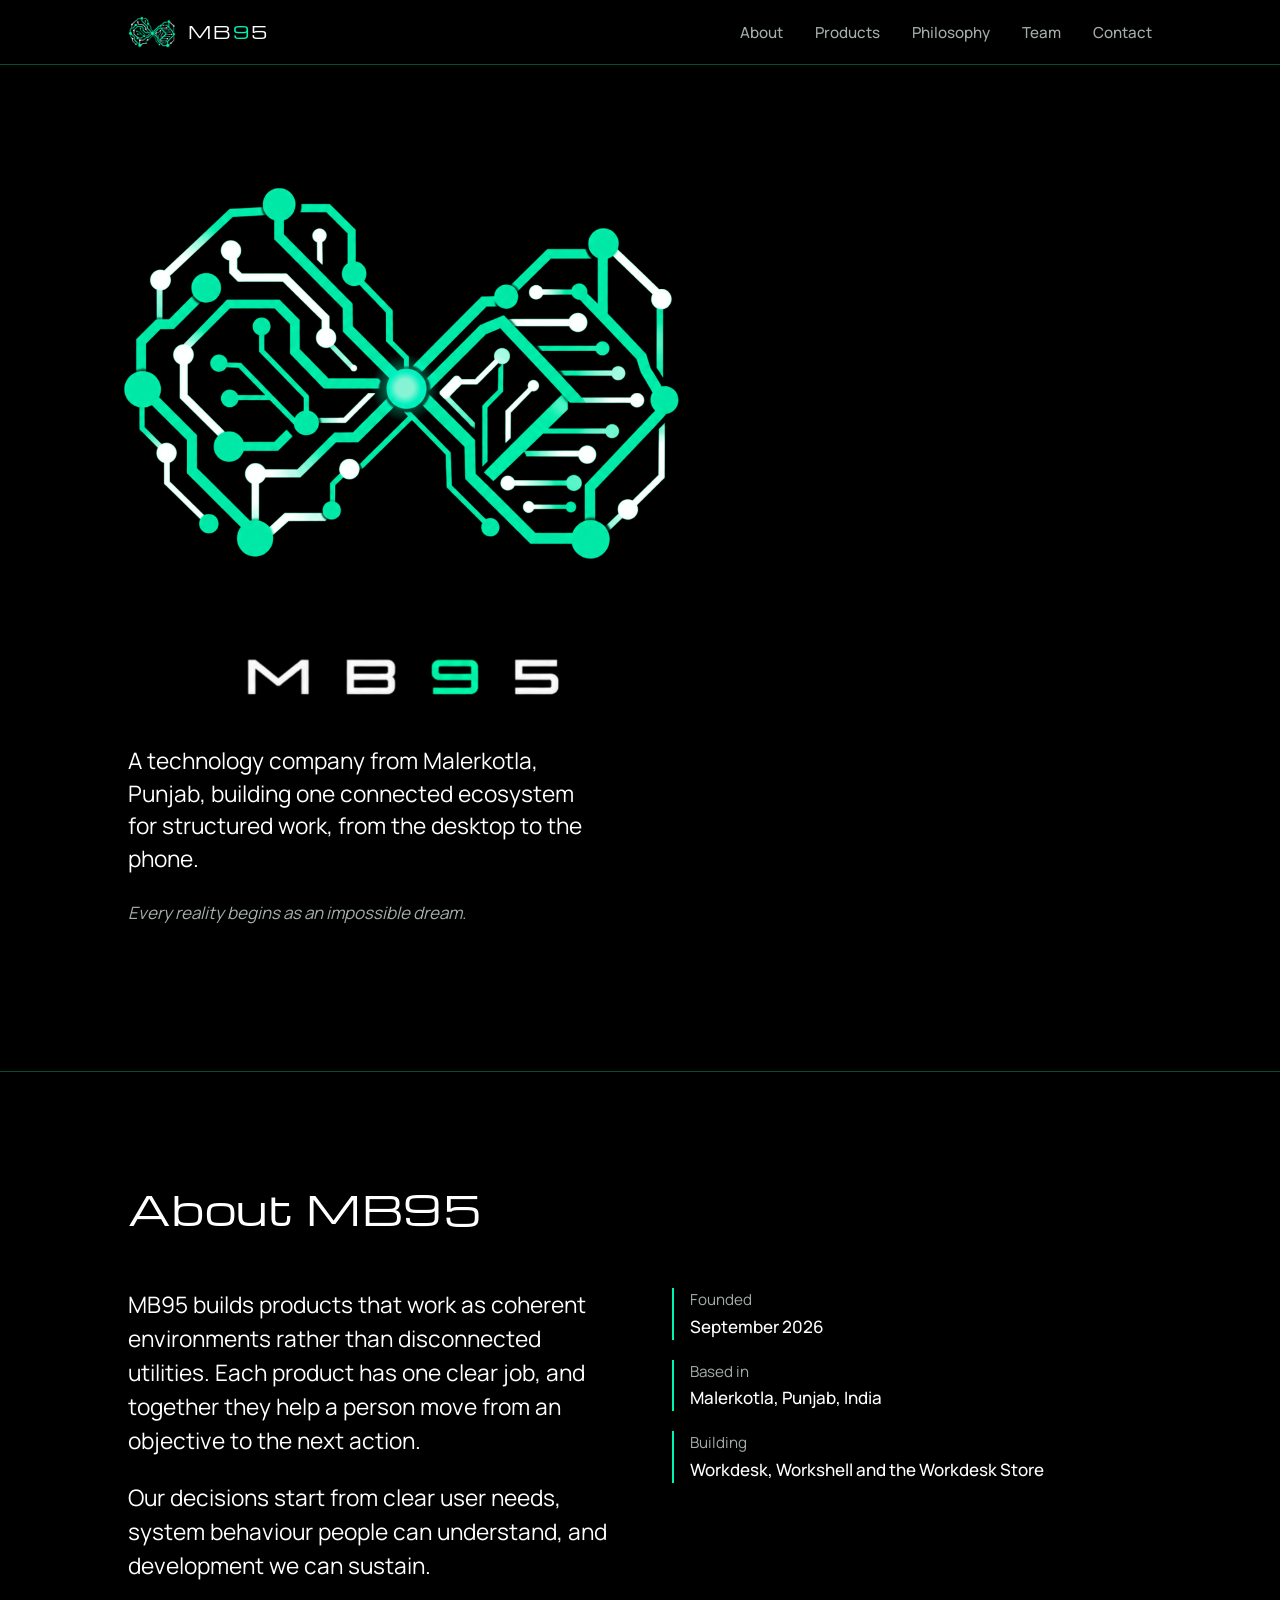
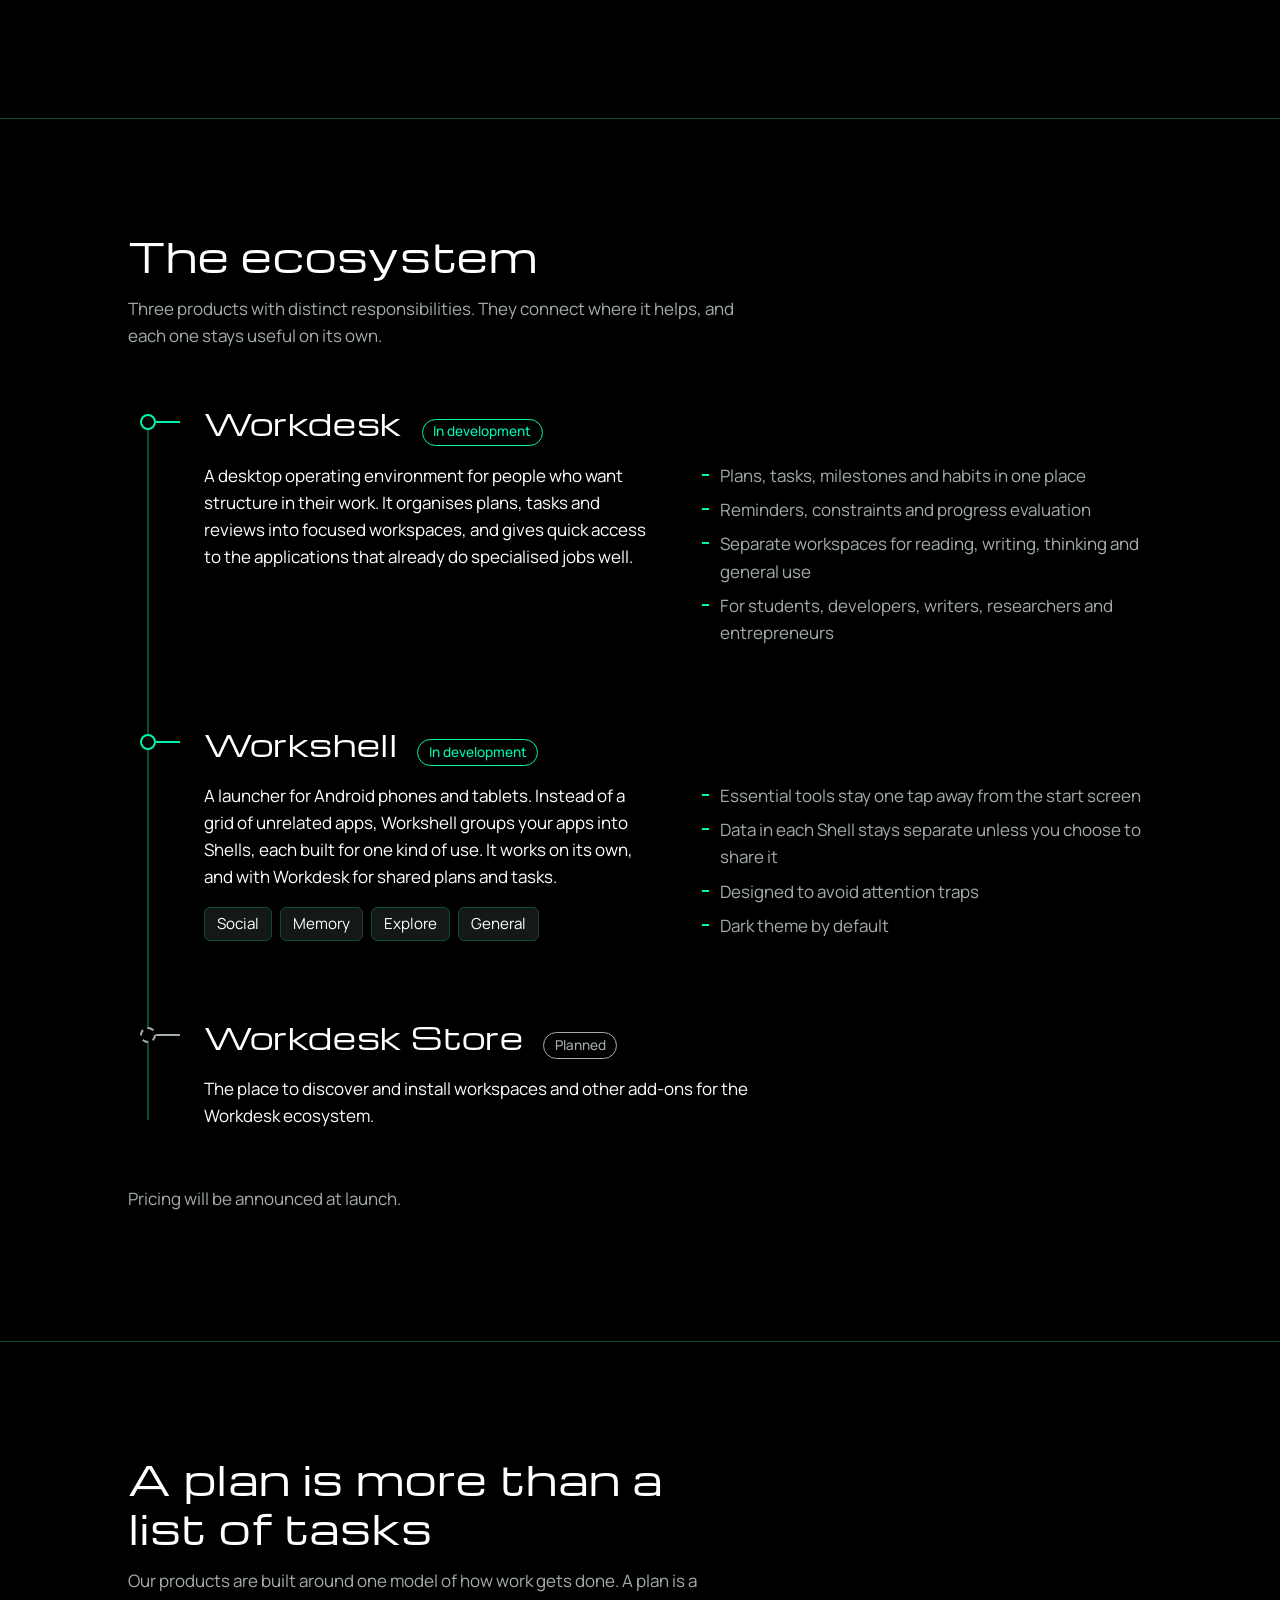
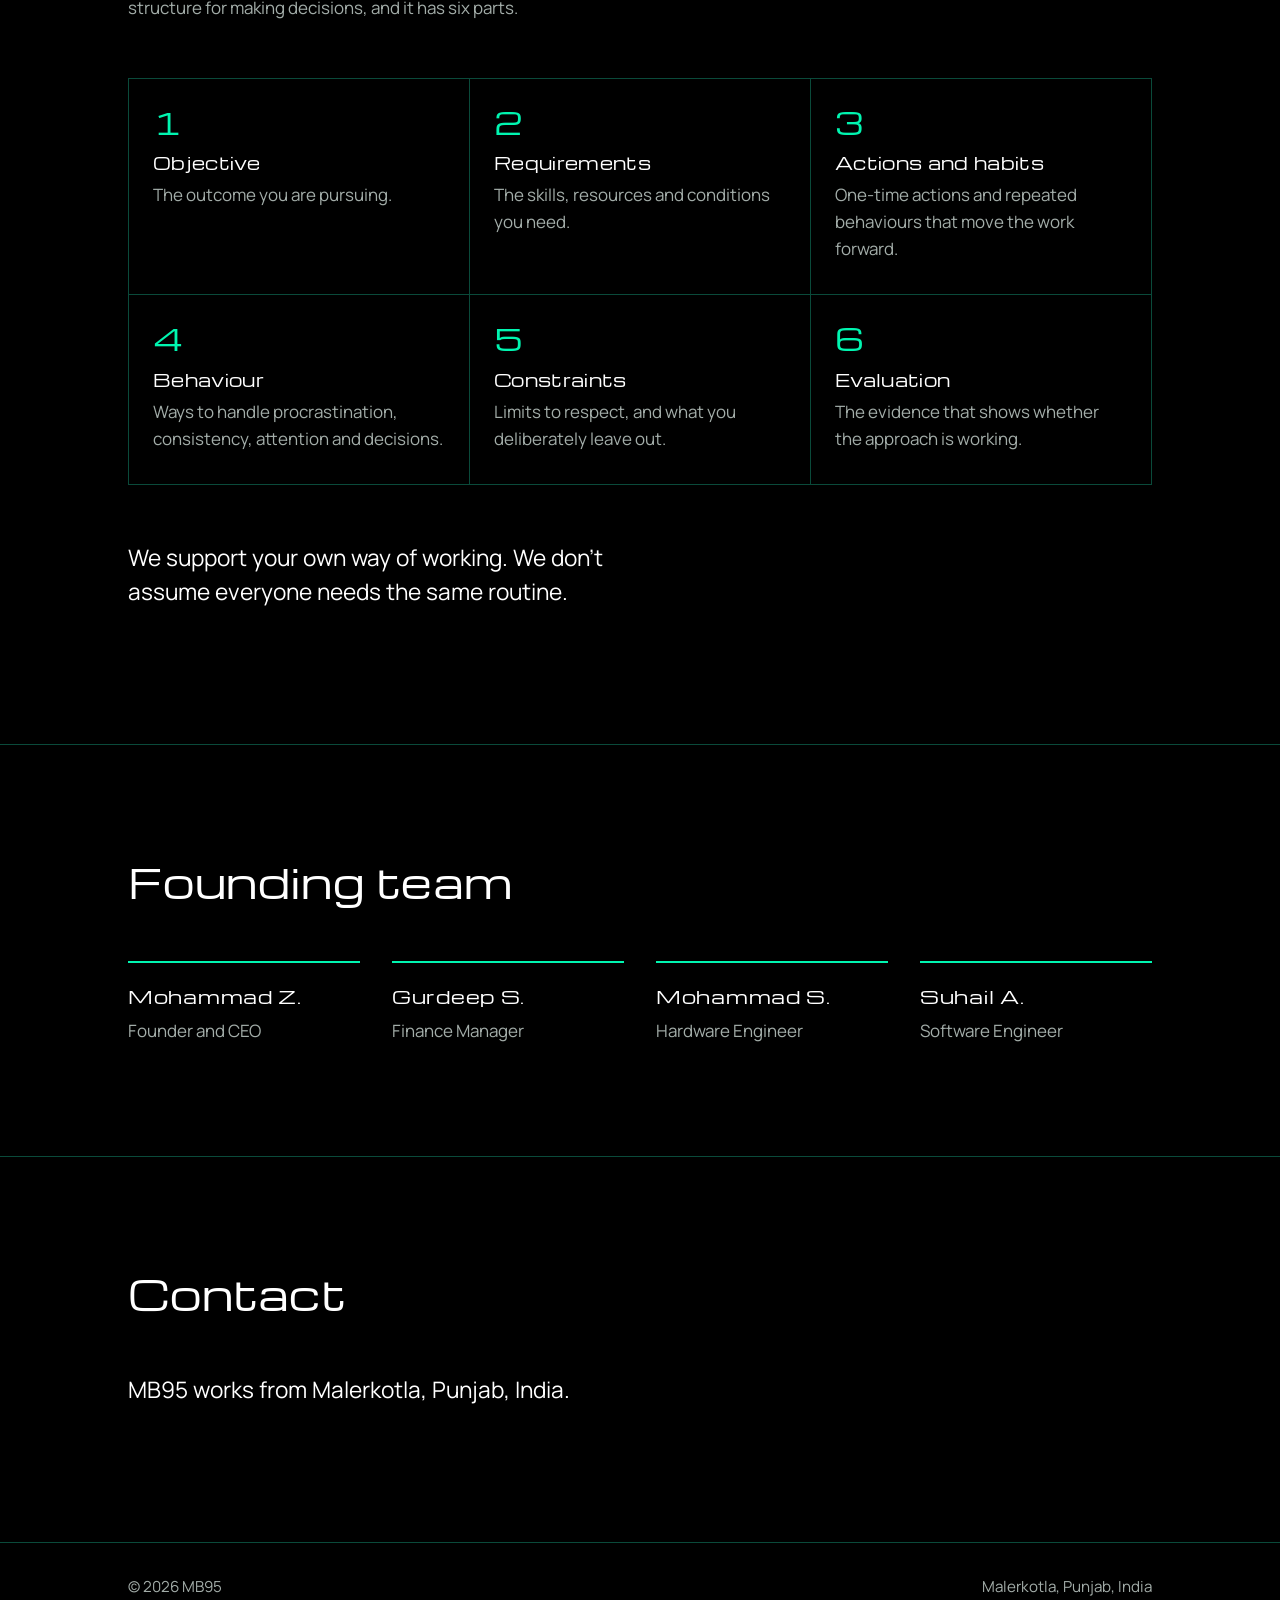
==== index.html @ 246d3b0c "Animate the MB95 logo Split the official logo into stacked layers (green circuits, white circuits, w" ====
<!DOCTYPE html>
<html lang="en">
<head>
  <meta charset="utf-8">
  <meta name="viewport" content="width=device-width, initial-scale=1">
  <title>MB95 — Technology for structured work</title>
  <meta name="description" content="MB95 is a technology company from Malerkotla, Punjab, building Workdesk, Workshell and the Workdesk Store: an ecosystem of products for structured work.">
  <meta name="theme-color" content="#000000">
  <link rel="icon" href="assets/icon-32.png" type="image/png" sizes="32x32">
  <link rel="apple-touch-icon" href="assets/icon-180.png">
  <meta property="og:title" content="MB95">
  <meta property="og:description" content="Technology for structured work, from Malerkotla, Punjab.">
  <meta property="og:image" content="assets/og.jpg">
  <link rel="preconnect" href="https://fonts.googleapis.com">
  <link rel="preconnect" href="https://fonts.gstatic.com" crossorigin>
  <link href="https://fonts.googleapis.com/css2?family=Michroma&family=Manrope:wght@400;500;700&display=swap" rel="stylesheet">
  <style>
    /* Tokens ------------------------------------------------------------ */
    :root {
      --black: #000000;
      --mint: #00F5B0;
      --mint-deep: #0A4A3A;   /* traces, rules */
      --white: #FFFFFF;
      --fog: #A3ADA9;         /* secondary text, 8.6:1 on black */
      --graphite: #141817;    /* raised surfaces */

      --display: "Michroma", "Eurostile", "Arial Black", sans-serif;
      --body: "Manrope", system-ui, -apple-system, "Segoe UI", sans-serif;

      /* Modular scale, ratio 1.333 from 17px */
      --s-1: 0.8125rem;
      --s0: 1.0625rem;
      --s1: 1.4167rem;
      --s2: 1.8889rem;
      --s3: 2.5185rem;
      --s4: 3.358rem;

      --measure: 62ch;
      --gutter: clamp(1.25rem, 5vw, 4rem);
      --bus: 2.5rem;          /* x-offset of the product bus line */
    }

    *, *::before, *::after { box-sizing: border-box; }
    html { scroll-behavior: smooth; }
    body {
      margin: 0;
      background: var(--black);
      color: var(--white);
      font-family: var(--body);
      font-size: var(--s0);
      line-height: 1.6;
      -webkit-font-smoothing: antialiased;
    }
    a { color: var(--mint); text-underline-offset: 0.2em; }
    a:focus-visible, button:focus-visible {
      outline: 2px solid var(--mint);
      outline-offset: 4px;
      border-radius: 2px;
    }
    p { margin: 0 0 1em; max-width: var(--measure); }
    h1, h2, h3 {
      font-family: var(--display);
      font-weight: 400;
      line-height: 1.2;
      margin: 0;
      letter-spacing: 0.02em;
    }
    .wrap {
      width: 100%;
      max-width: 72rem;
      margin-inline: auto;
      padding-inline: var(--gutter);
    }
    .skip {
      position: absolute; left: -999px; top: 0;
      background: var(--mint); color: var(--black); padding: 0.5rem 1rem;
    }
    .skip:focus { left: 1rem; top: 1rem; z-index: 10; }

    /* Header ------------------------------------------------------------ */
    .site-header {
      position: sticky; top: 0; z-index: 5;
      background: rgba(0, 0, 0, 0.88);
      backdrop-filter: blur(8px);
      border-bottom: 1px solid var(--mint-deep);
    }
    .site-header .wrap {
      display: flex; align-items: center; justify-content: space-between;
      gap: 1.5rem; min-height: 4rem;
    }
    .brand {
      display: inline-flex; align-items: center; gap: 0.75rem;
      color: var(--white); text-decoration: none;
      font-family: var(--display); font-size: 1.05rem; letter-spacing: 0.12em;
    }
    .brand img { width: 3rem; height: auto; display: block; }
    .nine { color: var(--mint); }
    .site-nav ul {
      display: flex; gap: clamp(1rem, 3vw, 2rem);
      list-style: none; margin: 0; padding: 0;
    }
    .site-nav a {
      color: var(--fog); text-decoration: none; font-size: 0.95rem; font-weight: 500;
    }
    .site-nav a:hover { color: var(--white); }

    /* Hero -------------------------------------------------------------- */
    .hero { padding-block: clamp(3rem, 9vw, 7rem) clamp(4rem, 10vw, 8rem); }
    /* Animated logo: the official artwork split into stacked layers.
       Power-on sequence: the centre node fires, green circuits spread out
       from it, white circuits flicker on, then the wordmark types in.
       Afterwards: a slow pulse on the centre node and a current sweep. */
    .hero-logo { margin: 0; line-height: 0; }
    .logo {
      --cx: 50.71%; --cy: 39.91%;          /* centre node of the mark */
      display: block;
      position: relative;
      width: min(100%, 36rem);
      aspect-ratio: 953 / 873;
      margin-left: -1.5%;                   /* optical: artwork carries its own padding */
    }
    .logo > * { position: absolute; inset: 0; width: 100%; height: 100%; }

    .l-green {
      clip-path: circle(0% at var(--cx) var(--cy));
      animation: spread 1.5s cubic-bezier(.55,.05,.3,1) .45s forwards;
    }
    .l-white {
      opacity: 0;
      animation: flicker .7s steps(1, end) 1.55s forwards;
    }
    .l-sweep {
      background: linear-gradient(100deg, transparent 42%, rgba(255,255,255,.9) 50%, transparent 58%)
                  no-repeat 160% 0 / 260% 100%;
      -webkit-mask: url(assets/logo-green.webp) center / 100% 100% no-repeat;
              mask: url(assets/logo-green.webp) center / 100% 100% no-repeat;
      mix-blend-mode: screen;
      animation: sweep 7s ease-in-out 3.2s infinite;
    }
    .l-core {
      inset: auto;
      left: var(--cx); top: var(--cy);
      width: 12%; height: auto; aspect-ratio: 1;
      translate: -50% -50%;
      border-radius: 50%;
      background: radial-gradient(circle, rgba(255,255,255,.95) 0 18%, rgba(0,245,176,.75) 34%, rgba(0,245,176,0) 70%);
      mix-blend-mode: screen;
      opacity: 0; scale: 0.2;
      animation: ignite .7s ease-out .1s forwards, pulse 3.2s ease-in-out 2.6s infinite;
    }
    .l-word { opacity: 0; translate: 0 6%; animation: type .45s ease-out forwards; }
    .l-m    { clip-path: inset(0 65% 0 22%); animation-delay: 2.0s; }
    .l-b    { clip-path: inset(0 50% 0 39%); animation-delay: 2.15s; }
    .l-9    { clip-path: inset(0 36% 0 54%); animation-delay: 2.3s; }
    .l-5    { clip-path: inset(0 22% 0 68%); animation-delay: 2.45s; }

    @keyframes ignite { 60% { opacity: 1; scale: 1.25; } to { opacity: .55; scale: 1; } }
    @keyframes pulse  { 0%, 100% { opacity: .35; scale: .9; } 50% { opacity: .75; scale: 1.1; } }
    @keyframes spread { to { clip-path: circle(80% at var(--cx) var(--cy)); } }
    @keyframes flicker { 0% { opacity: .8; } 15% { opacity: .1; } 30% { opacity: .9; } 45% { opacity: .3; } 60%, 100% { opacity: 1; } }
    @keyframes sweep  { 0% { background-position: 160% 0; } 30%, 100% { background-position: -60% 0; } }
    @keyframes type   { to { opacity: 1; translate: 0 0; } }
    .hero-lede {
      margin-top: clamp(1.5rem, 4vw, 2.5rem);
      font-size: var(--s1);
      line-height: 1.45;
      max-width: 34ch;
    }
    .motto {
      color: var(--fog);
      font-style: italic;
      margin-top: 1.25rem;
    }

    /* Sections ---------------------------------------------------------- */
    .section { padding-block: clamp(4rem, 9vw, 7rem); border-top: 1px solid var(--mint-deep); }
    .section-head { margin-bottom: clamp(2rem, 5vw, 3.5rem); max-width: var(--measure); }
    .section-head h2 { font-size: clamp(1.6rem, 4vw, var(--s3)); margin-bottom: 1rem; }
    .section-head p { color: var(--fog); }

    /* About */
    .about-grid {
      display: grid; gap: 2rem 4rem;
      grid-template-columns: repeat(auto-fit, minmax(min(100%, 22rem), 1fr));
    }
    .about-grid p { font-size: var(--s1); line-height: 1.5; }
    .facts { margin: 0; display: grid; gap: 1.25rem; align-content: start; }
    .facts div { border-left: 2px solid var(--mint); padding-left: 1rem; }
    .facts dt { color: var(--fog); font-size: 0.95rem; }
    .facts dd { margin: 0; font-weight: 500; }

    /* Products: a circuit bus linking each product */
    .bus { list-style: none; margin: 0; padding: 0; position: relative; }
    .bus::before {
      content: ""; position: absolute;
      left: calc(var(--bus) / 2 - 1px); top: 0.6rem; bottom: 0.6rem;
      width: 2px; background: var(--mint-deep);
    }
    .product {
      position: relative;
      padding-left: calc(var(--bus) + 1.5rem);
      padding-bottom: clamp(3rem, 6vw, 4.5rem);
    }
    .product:last-child { padding-bottom: 0; }
    .product::before {             /* node */
      content: ""; position: absolute;
      left: calc(var(--bus) / 2 - 0.5rem); top: 0.55rem;
      width: 1rem; height: 1rem;
      background: var(--black); border: 2px solid var(--mint); border-radius: 50%;
    }
    .product::after {              /* branch from node to name */
      content: ""; position: absolute;
      left: calc(var(--bus) / 2 + 0.5rem); top: calc(0.55rem + 0.5rem - 1px);
      width: 1.5rem; height: 2px; background: var(--mint);
    }
    .product.planned::before { border-style: dashed; border-color: var(--fog); }
    .product.planned::after { background: var(--fog); }
    .product-top {
      display: flex; flex-wrap: wrap; align-items: baseline; gap: 0.5rem 1.25rem;
      margin-bottom: 1rem;
    }
    .product h3 { font-size: clamp(1.4rem, 3.4vw, var(--s2)); padding-left: 0.75rem; }
    .status {
      font-size: 0.85rem; font-weight: 500;
      border: 1px solid var(--mint); color: var(--mint);
      padding: 0.1rem 0.65rem; border-radius: 999px;
    }
    .planned .status { border-color: var(--fog); color: var(--fog); }
    .product-body {
      display: grid; gap: 1rem 3rem; padding-left: 0.75rem;
      grid-template-columns: repeat(auto-fit, minmax(min(100%, 20rem), 1fr));
    }
    .product-body p { margin: 0; }
    .points { margin: 0; padding: 0; list-style: none; color: var(--fog); }
    .points li { padding-left: 1.1rem; position: relative; margin-bottom: 0.45rem; }
    .points li::before {
      content: ""; position: absolute; left: 0; top: 0.7em;
      width: 0.45rem; height: 2px; background: var(--mint);
    }
    .shells { display: flex; flex-wrap: wrap; gap: 0.5rem; margin-top: 1rem; }
    .shells span {
      background: var(--graphite); border: 1px solid var(--mint-deep);
      padding: 0.25rem 0.75rem; border-radius: 6px; font-size: 0.95rem;
    }
    .pricing-note { margin-top: clamp(2.5rem, 5vw, 3.5rem); color: var(--fog); }

    /* Philosophy: a real sequence, so it is numbered */
    .plan-steps {
      list-style: none; margin: 0; padding: 0; counter-reset: step;
      display: grid; gap: 1px; background: var(--mint-deep);
      grid-template-columns: repeat(auto-fit, minmax(min(100%, 19rem), 1fr));
      border: 1px solid var(--mint-deep);
    }
    .plan-steps li {
      counter-increment: step;
      background: var(--black);
      padding: 1.75rem 1.5rem 2rem;
    }
    .plan-steps li::before {
      content: counter(step);
      display: block;
      font-family: var(--display); color: var(--mint);
      font-size: var(--s2); line-height: 1; margin-bottom: 1rem;
    }
    .plan-steps h3 { font-size: 1.05rem; margin-bottom: 0.5rem; }
    .plan-steps p { color: var(--fog); margin: 0; }
    .principle {
      margin-top: clamp(2.5rem, 5vw, 3.5rem);
      font-size: var(--s1); line-height: 1.5; max-width: 40ch;
    }

    /* Team */
    .team {
      list-style: none; margin: 0; padding: 0;
      display: grid; gap: 2.5rem 2rem;
      grid-template-columns: repeat(auto-fit, minmax(min(100%, 14rem), 1fr));
    }
    .team li { border-top: 2px solid var(--mint); padding-top: 1.25rem; }
    .team .name { font-family: var(--display); font-size: 1.1rem; letter-spacing: 0.04em; }
    .team .role { color: var(--fog); margin: 0.35rem 0 0; }

    /* Contact & footer */
    .contact p { font-size: var(--s1); line-height: 1.5; }
    .site-footer {
      border-top: 1px solid var(--mint-deep);
      padding-block: 2rem; color: var(--fog); font-size: 0.95rem;
    }
    .site-footer .wrap { display: flex; flex-wrap: wrap; justify-content: space-between; gap: 1rem; }

    /* Small screens ------------------------------------------------------ */
    @media (max-width: 40rem) {
      .site-nav { display: none; }
      :root { --bus: 1.5rem; }
      .product { padding-left: calc(var(--bus) + 1rem); }
      .product::after { width: 1rem; }
      .product h3, .product-body { padding-left: 0.25rem; }
    }

    @media (prefers-reduced-motion: reduce) {
      html { scroll-behavior: auto; }
      .logo > * { animation: none !important; }
      .l-green { clip-path: none; }
      .l-white, .l-word { opacity: 1; translate: none; }
      .l-core { opacity: .45; scale: 1; }
      .l-sweep { display: none; }
    }
  </style>
</head>
<body>
  <a class="skip" href="#main">Skip to content</a>

  <header class="site-header">
    <div class="wrap">
      <a class="brand" href="#top" aria-label="MB95 home">
        <img src="assets/mb95-mark-small.webp" alt="" width="240" height="164">
        <span>MB<span class="nine">9</span>5</span>
      </a>
      <nav class="site-nav" aria-label="Main">
        <ul>
          <li><a href="#about">About</a></li>
          <li><a href="#products">Products</a></li>
          <li><a href="#philosophy">Philosophy</a></li>
          <li><a href="#team">Team</a></li>
          <li><a href="#contact">Contact</a></li>
        </ul>
      </nav>
    </div>
  </header>

  <main id="main">
    <!-- Hero ------------------------------------------------------------ -->
    <section class="hero" id="top">
      <div class="wrap">
        <h1 class="hero-logo">
          <span class="logo" role="img" aria-label="MB95">
            <img class="l-green" src="assets/logo-green.webp" alt="" fetchpriority="high">
            <img class="l-white" src="assets/logo-white.webp" alt="">
            <span class="l-sweep"></span>
            <span class="l-core"></span>
            <img class="l-word l-m" src="assets/logo-word.webp" alt="">
            <img class="l-word l-b" src="assets/logo-word.webp" alt="">
            <img class="l-word l-9" src="assets/logo-word.webp" alt="">
            <img class="l-word l-5" src="assets/logo-word.webp" alt="">
          </span>
        </h1>
        <p class="hero-lede">A technology company from Malerkotla, Punjab, building one connected ecosystem for structured work, from the desktop to the phone.</p>
        <p class="motto">Every reality begins as an impossible dream.</p>
      </div>
    </section>

    <!-- About ----------------------------------------------------------- -->
    <section class="section" id="about" aria-labelledby="about-title">
      <div class="wrap">
        <div class="section-head">
          <h2 id="about-title">About MB95</h2>
        </div>
        <div class="about-grid">
          <div>
            <p>MB95 builds products that work as coherent environments rather than disconnected utilities. Each product has one clear job, and together they help a person move from an objective to the next action.</p>
            <p>Our decisions start from clear user needs, system behaviour people can understand, and development we can sustain.</p>
          </div>
          <dl class="facts">
            <div><dt>Founded</dt><dd>September 2026</dd></div>
            <div><dt>Based in</dt><dd>Malerkotla, Punjab, India</dd></div>
            <div><dt>Building</dt><dd>Workdesk, Workshell and the Workdesk Store</dd></div>
          </dl>
        </div>
      </div>
    </section>

    <!-- Products -------------------------------------------------------- -->
    <section class="section" id="products" aria-labelledby="products-title">
      <div class="wrap">
        <div class="section-head">
          <h2 id="products-title">The ecosystem</h2>
          <p>Three products with distinct responsibilities. They connect where it helps, and each one stays useful on its own.</p>
        </div>

        <ul class="bus">
          <li class="product">
            <div class="product-top">
              <h3>Workdesk</h3>
              <span class="status">In development</span>
            </div>
            <div class="product-body">
              <p>A desktop operating environment for people who want structure in their work. It organises plans, tasks and reviews into focused workspaces, and gives quick access to the applications that already do specialised jobs well.</p>
              <ul class="points">
                <li>Plans, tasks, milestones and habits in one place</li>
                <li>Reminders, constraints and progress evaluation</li>
                <li>Separate workspaces for reading, writing, thinking and general use</li>
                <li>For students, developers, writers, researchers and entrepreneurs</li>
              </ul>
            </div>
          </li>

          <li class="product">
            <div class="product-top">
              <h3>Workshell</h3>
              <span class="status">In development</span>
            </div>
            <div class="product-body">
              <div>
                <p>A launcher for Android phones and tablets. Instead of a grid of unrelated apps, Workshell groups your apps into Shells, each built for one kind of use. It works on its own, and with Workdesk for shared plans and tasks.</p>
                <div class="shells" aria-label="Shells">
                  <span>Social</span><span>Memory</span><span>Explore</span><span>General</span>
                </div>
              </div>
              <ul class="points">
                <li>Essential tools stay one tap away from the start screen</li>
                <li>Data in each Shell stays separate unless you choose to share it</li>
                <li>Designed to avoid attention traps</li>
                <li>Dark theme by default</li>
              </ul>
            </div>
          </li>

          <li class="product planned">
            <div class="product-top">
              <h3>Workdesk Store</h3>
              <span class="status">Planned</span>
            </div>
            <div class="product-body">
              <p>The place to discover and install workspaces and other add-ons for the Workdesk ecosystem.</p>
            </div>
          </li>
        </ul>

        <p class="pricing-note">Pricing will be announced at launch.</p>
      </div>
    </section>

    <!-- Philosophy ------------------------------------------------------ -->
    <section class="section" id="philosophy" aria-labelledby="philosophy-title">
      <div class="wrap">
        <div class="section-head">
          <h2 id="philosophy-title">A plan is more than a list of tasks</h2>
          <p>Our products are built around one model of how work gets done. A plan is a structure for making decisions, and it has six parts.</p>
        </div>
        <ol class="plan-steps">
          <li><h3>Objective</h3><p>The outcome you are pursuing.</p></li>
          <li><h3>Requirements</h3><p>The skills, resources and conditions you need.</p></li>
          <li><h3>Actions and habits</h3><p>One-time actions and repeated behaviours that move the work forward.</p></li>
          <li><h3>Behaviour</h3><p>Ways to handle procrastination, consistency, attention and decisions.</p></li>
          <li><h3>Constraints</h3><p>Limits to respect, and what you deliberately leave out.</p></li>
          <li><h3>Evaluation</h3><p>The evidence that shows whether the approach is working.</p></li>
        </ol>
        <p class="principle">We support your own way of working. We don't assume everyone needs the same routine.</p>
      </div>
    </section>

    <!-- Team ------------------------------------------------------------ -->
    <section class="section" id="team" aria-labelledby="team-title">
      <div class="wrap">
        <div class="section-head">
          <h2 id="team-title">Founding team</h2>
        </div>
        <ul class="team">
          <li><div class="name">Mohammad Z.</div><p class="role">Founder and CEO</p></li>
          <li><div class="name">Gurdeep S.</div><p class="role">Finance Manager</p></li>
          <li><div class="name">Mohammad S.</div><p class="role">Hardware Engineer</p></li>
          <li><div class="name">Suhail A.</div><p class="role">Software Engineer</p></li>
        </ul>
      </div>
    </section>

    <!-- Contact --------------------------------------------------------- -->
    <section class="section contact" id="contact" aria-labelledby="contact-title">
      <div class="wrap">
        <div class="section-head">
          <h2 id="contact-title">Contact</h2>
        </div>
        <p>MB95 works from Malerkotla, Punjab, India.</p>
        <!-- TODO: add the official MB95 contact email once it is decided. -->
      </div>
    </section>
  </main>

  <footer class="site-footer">
    <div class="wrap">
      <span>© 2026 MB95</span>
      <span>Malerkotla, Punjab, India</span>
    </div>
  </footer>
</body>
</html>
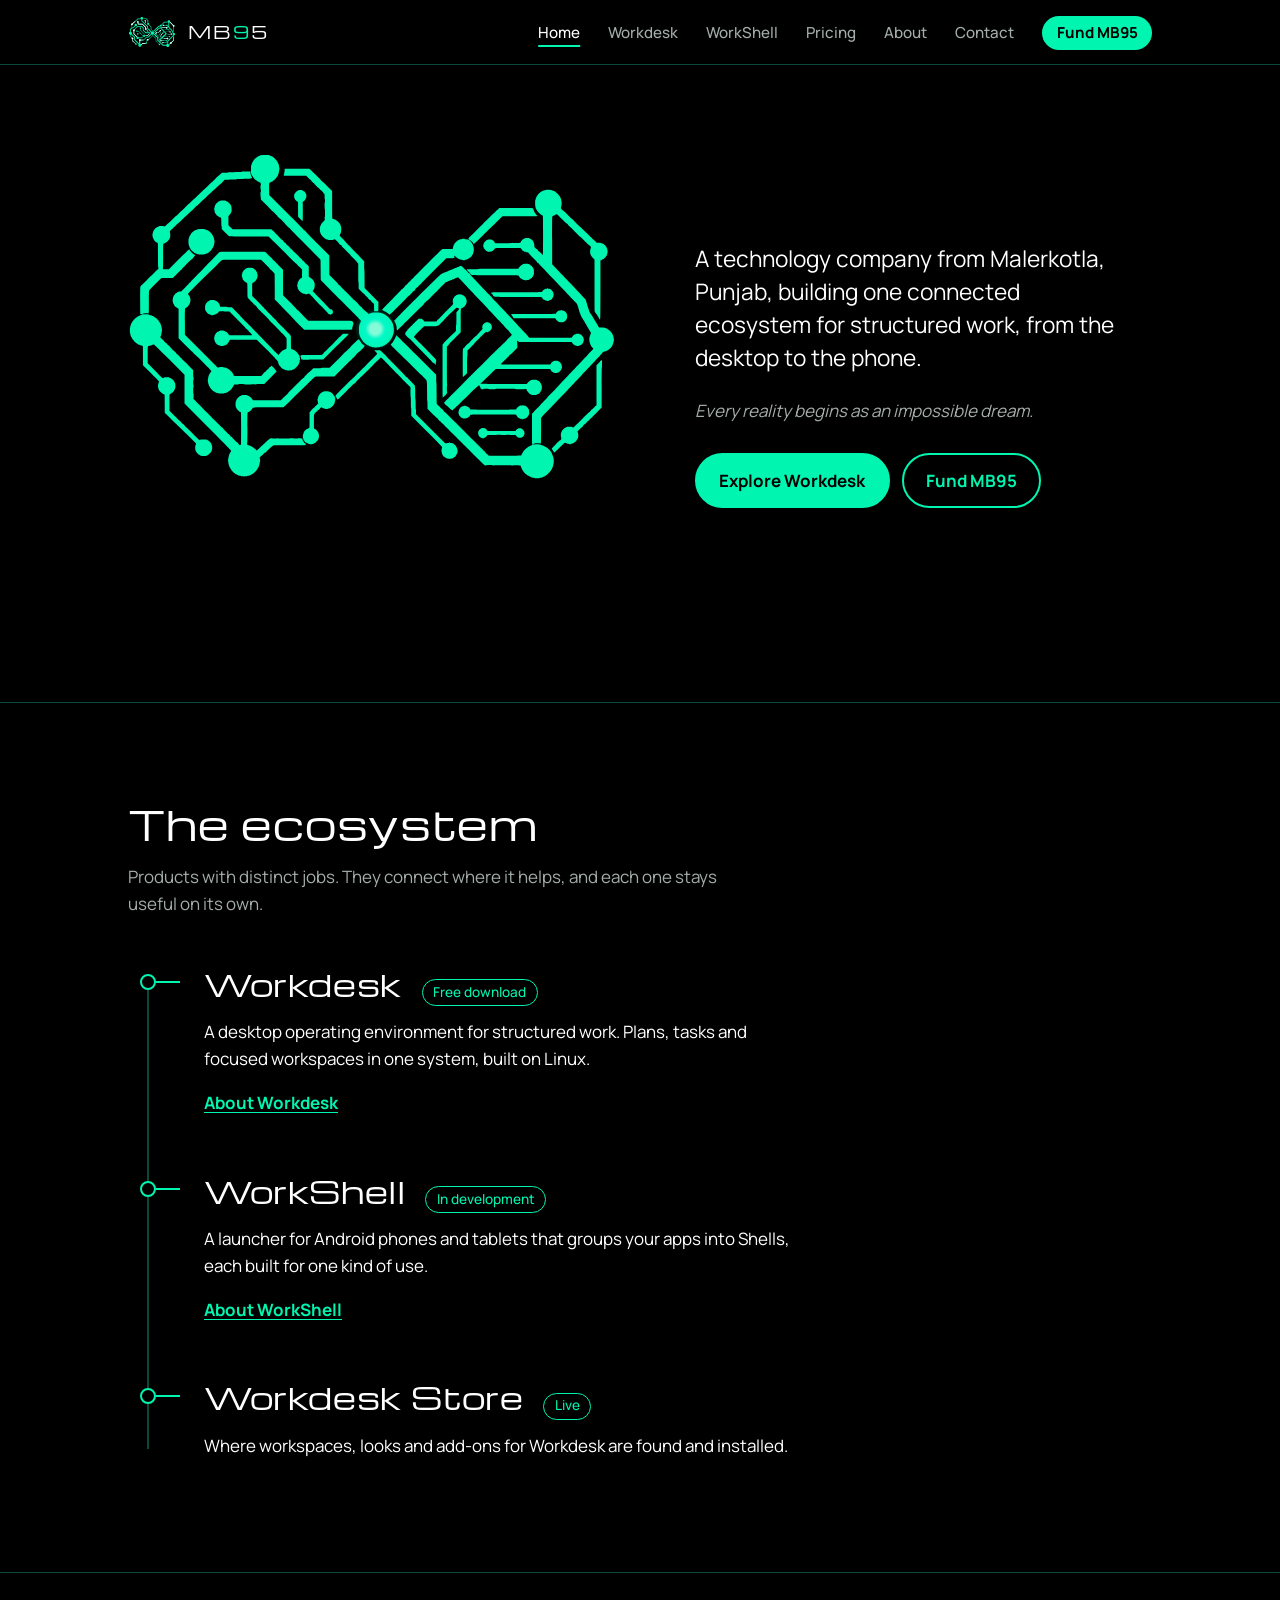
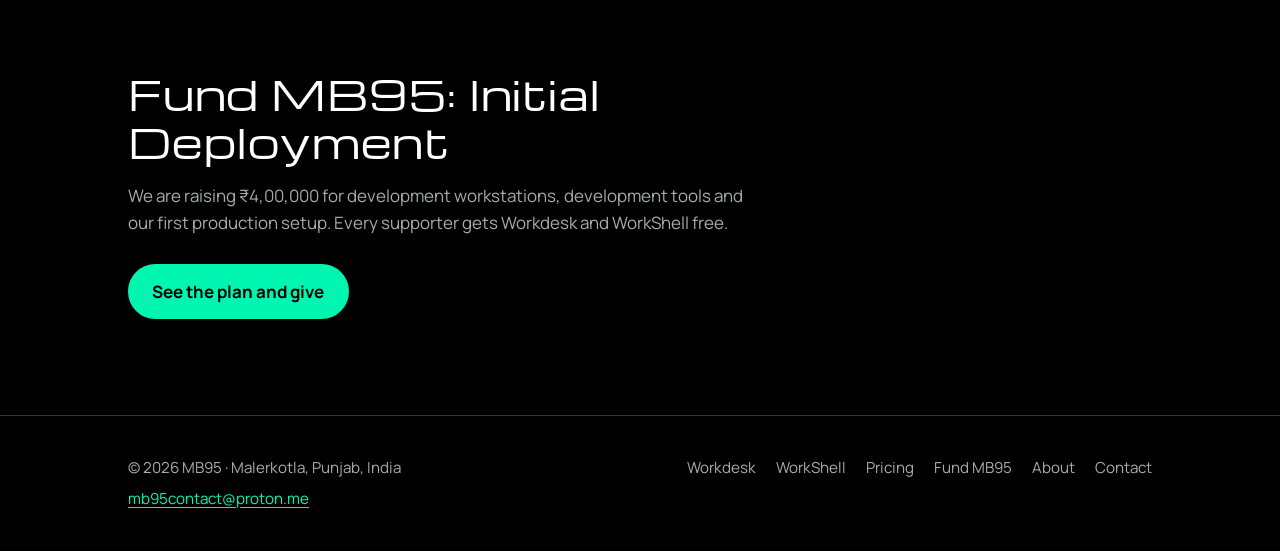
==== commit 5f8376eb: "Redesign as a multi-page site with Fund MB95 Pages: Home, Workdesk, WorkShell, Pricing, Fund MB95: I" ====
--- a/index.html
+++ b/index.html
@@ -3,483 +3,112 @@
 <head>
   <meta charset="utf-8">
   <meta name="viewport" content="width=device-width, initial-scale=1">
-  <title>MB95 — Technology for structured work</title>
-  <meta name="description" content="MB95 is a technology company from Malerkotla, Punjab, building Workdesk, Workshell and the Workdesk Store: an ecosystem of products for structured work.">
+  <title>MB95: technology for structured work</title>
+  <meta name="description" content="MB95 is a technology company from Malerkotla, Punjab, building Workdesk and WorkShell: an ecosystem for structured work.">
   <meta name="theme-color" content="#000000">
   <link rel="icon" href="assets/icon-32.png" type="image/png" sizes="32x32">
   <link rel="apple-touch-icon" href="assets/icon-180.png">
-  <meta property="og:title" content="MB95">
-  <meta property="og:description" content="Technology for structured work, from Malerkotla, Punjab.">
+  <meta property="og:title" content="MB95: technology for structured work">
+  <meta property="og:description" content="MB95 is a technology company from Malerkotla, Punjab, building Workdesk and WorkShell: an ecosystem for structured work.">
   <meta property="og:image" content="assets/og.jpg">
   <link rel="preconnect" href="https://fonts.googleapis.com">
   <link rel="preconnect" href="https://fonts.gstatic.com" crossorigin>
   <link href="https://fonts.googleapis.com/css2?family=Michroma&family=Manrope:wght@400;500;700&display=swap" rel="stylesheet">
-  <style>
-    /* Tokens ------------------------------------------------------------ */
-    :root {
-      --black: #000000;
-      --mint: #00F5B0;
-      --mint-deep: #0A4A3A;   /* traces, rules */
-      --white: #FFFFFF;
-      --fog: #A3ADA9;         /* secondary text, 8.6:1 on black */
-      --graphite: #141817;    /* raised surfaces */
-
-      --display: "Michroma", "Eurostile", "Arial Black", sans-serif;
-      --body: "Manrope", system-ui, -apple-system, "Segoe UI", sans-serif;
-
-      /* Modular scale, ratio 1.333 from 17px */
-      --s-1: 0.8125rem;
-      --s0: 1.0625rem;
-      --s1: 1.4167rem;
-      --s2: 1.8889rem;
-      --s3: 2.5185rem;
-      --s4: 3.358rem;
-
-      --measure: 62ch;
-      --gutter: clamp(1.25rem, 5vw, 4rem);
-      --bus: 2.5rem;          /* x-offset of the product bus line */
-    }
-
-    *, *::before, *::after { box-sizing: border-box; }
-    html { scroll-behavior: smooth; }
-    body {
-      margin: 0;
-      background: var(--black);
-      color: var(--white);
-      font-family: var(--body);
-      font-size: var(--s0);
-      line-height: 1.6;
-      -webkit-font-smoothing: antialiased;
-    }
-    a { color: var(--mint); text-underline-offset: 0.2em; }
-    a:focus-visible, button:focus-visible {
-      outline: 2px solid var(--mint);
-      outline-offset: 4px;
-      border-radius: 2px;
-    }
-    p { margin: 0 0 1em; max-width: var(--measure); }
-    h1, h2, h3 {
-      font-family: var(--display);
-      font-weight: 400;
-      line-height: 1.2;
-      margin: 0;
-      letter-spacing: 0.02em;
-    }
-    .wrap {
-      width: 100%;
-      max-width: 72rem;
-      margin-inline: auto;
-      padding-inline: var(--gutter);
-    }
-    .skip {
-      position: absolute; left: -999px; top: 0;
-      background: var(--mint); color: var(--black); padding: 0.5rem 1rem;
-    }
-    .skip:focus { left: 1rem; top: 1rem; z-index: 10; }
-
-    /* Header ------------------------------------------------------------ */
-    .site-header {
-      position: sticky; top: 0; z-index: 5;
-      background: rgba(0, 0, 0, 0.88);
-      backdrop-filter: blur(8px);
-      border-bottom: 1px solid var(--mint-deep);
-    }
-    .site-header .wrap {
-      display: flex; align-items: center; justify-content: space-between;
-      gap: 1.5rem; min-height: 4rem;
-    }
-    .brand {
-      display: inline-flex; align-items: center; gap: 0.75rem;
-      color: var(--white); text-decoration: none;
-      font-family: var(--display); font-size: 1.05rem; letter-spacing: 0.12em;
-    }
-    .brand img { width: 3rem; height: auto; display: block; }
-    .nine { color: var(--mint); }
-    .site-nav ul {
-      display: flex; gap: clamp(1rem, 3vw, 2rem);
-      list-style: none; margin: 0; padding: 0;
-    }
-    .site-nav a {
-      color: var(--fog); text-decoration: none; font-size: 0.95rem; font-weight: 500;
-    }
-    .site-nav a:hover { color: var(--white); }
-
-    /* Hero -------------------------------------------------------------- */
-    .hero { padding-block: clamp(3rem, 9vw, 7rem) clamp(4rem, 10vw, 8rem); }
-    /* Animated logo: the official artwork split into stacked layers.
-       Power-on sequence: the centre node fires, green circuits spread out
-       from it, white circuits flicker on, then the wordmark types in.
-       Afterwards: a slow pulse on the centre node and a current sweep. */
-    .hero-logo { margin: 0; line-height: 0; }
-    .logo {
-      --cx: 50.71%; --cy: 39.91%;          /* centre node of the mark */
-      display: block;
-      position: relative;
-      width: min(100%, 36rem);
-      aspect-ratio: 953 / 873;
-      margin-left: -1.5%;                   /* optical: artwork carries its own padding */
-    }
-    .logo > * { position: absolute; inset: 0; width: 100%; height: 100%; }
-
-    .l-green {
-      clip-path: circle(0% at var(--cx) var(--cy));
-      animation: spread 1.5s cubic-bezier(.55,.05,.3,1) .45s forwards;
-    }
-    .l-white {
-      opacity: 0;
-      animation: flicker .7s steps(1, end) 1.55s forwards;
-    }
-    .l-sweep {
-      background: linear-gradient(100deg, transparent 42%, rgba(255,255,255,.9) 50%, transparent 58%)
-                  no-repeat 160% 0 / 260% 100%;
-      -webkit-mask: url(assets/logo-green.webp) center / 100% 100% no-repeat;
-              mask: url(assets/logo-green.webp) center / 100% 100% no-repeat;
-      mix-blend-mode: screen;
-      animation: sweep 7s ease-in-out 3.2s infinite;
-    }
-    .l-core {
-      inset: auto;
-      left: var(--cx); top: var(--cy);
-      width: 12%; height: auto; aspect-ratio: 1;
-      translate: -50% -50%;
-      border-radius: 50%;
-      background: radial-gradient(circle, rgba(255,255,255,.95) 0 18%, rgba(0,245,176,.75) 34%, rgba(0,245,176,0) 70%);
-      mix-blend-mode: screen;
-      opacity: 0; scale: 0.2;
-      animation: ignite .7s ease-out .1s forwards, pulse 3.2s ease-in-out 2.6s infinite;
-    }
-    .l-word { opacity: 0; translate: 0 6%; animation: type .45s ease-out forwards; }
-    .l-m    { clip-path: inset(0 65% 0 22%); animation-delay: 2.0s; }
-    .l-b    { clip-path: inset(0 50% 0 39%); animation-delay: 2.15s; }
-    .l-9    { clip-path: inset(0 36% 0 54%); animation-delay: 2.3s; }
-    .l-5    { clip-path: inset(0 22% 0 68%); animation-delay: 2.45s; }
-
-    @keyframes ignite { 60% { opacity: 1; scale: 1.25; } to { opacity: .55; scale: 1; } }
-    @keyframes pulse  { 0%, 100% { opacity: .35; scale: .9; } 50% { opacity: .75; scale: 1.1; } }
-    @keyframes spread { to { clip-path: circle(80% at var(--cx) var(--cy)); } }
-    @keyframes flicker { 0% { opacity: .8; } 15% { opacity: .1; } 30% { opacity: .9; } 45% { opacity: .3; } 60%, 100% { opacity: 1; } }
-    @keyframes sweep  { 0% { background-position: 160% 0; } 30%, 100% { background-position: -60% 0; } }
-    @keyframes type   { to { opacity: 1; translate: 0 0; } }
-    .hero-lede {
-      margin-top: clamp(1.5rem, 4vw, 2.5rem);
-      font-size: var(--s1);
-      line-height: 1.45;
-      max-width: 34ch;
-    }
-    .motto {
-      color: var(--fog);
-      font-style: italic;
-      margin-top: 1.25rem;
-    }
-
-    /* Sections ---------------------------------------------------------- */
-    .section { padding-block: clamp(4rem, 9vw, 7rem); border-top: 1px solid var(--mint-deep); }
-    .section-head { margin-bottom: clamp(2rem, 5vw, 3.5rem); max-width: var(--measure); }
-    .section-head h2 { font-size: clamp(1.6rem, 4vw, var(--s3)); margin-bottom: 1rem; }
-    .section-head p { color: var(--fog); }
-
-    /* About */
-    .about-grid {
-      display: grid; gap: 2rem 4rem;
-      grid-template-columns: repeat(auto-fit, minmax(min(100%, 22rem), 1fr));
-    }
-    .about-grid p { font-size: var(--s1); line-height: 1.5; }
-    .facts { margin: 0; display: grid; gap: 1.25rem; align-content: start; }
-    .facts div { border-left: 2px solid var(--mint); padding-left: 1rem; }
-    .facts dt { color: var(--fog); font-size: 0.95rem; }
-    .facts dd { margin: 0; font-weight: 500; }
-
-    /* Products: a circuit bus linking each product */
-    .bus { list-style: none; margin: 0; padding: 0; position: relative; }
-    .bus::before {
-      content: ""; position: absolute;
-      left: calc(var(--bus) / 2 - 1px); top: 0.6rem; bottom: 0.6rem;
-      width: 2px; background: var(--mint-deep);
-    }
-    .product {
-      position: relative;
-      padding-left: calc(var(--bus) + 1.5rem);
-      padding-bottom: clamp(3rem, 6vw, 4.5rem);
-    }
-    .product:last-child { padding-bottom: 0; }
-    .product::before {             /* node */
-      content: ""; position: absolute;
-      left: calc(var(--bus) / 2 - 0.5rem); top: 0.55rem;
-      width: 1rem; height: 1rem;
-      background: var(--black); border: 2px solid var(--mint); border-radius: 50%;
-    }
-    .product::after {              /* branch from node to name */
-      content: ""; position: absolute;
-      left: calc(var(--bus) / 2 + 0.5rem); top: calc(0.55rem + 0.5rem - 1px);
-      width: 1.5rem; height: 2px; background: var(--mint);
-    }
-    .product.planned::before { border-style: dashed; border-color: var(--fog); }
-    .product.planned::after { background: var(--fog); }
-    .product-top {
-      display: flex; flex-wrap: wrap; align-items: baseline; gap: 0.5rem 1.25rem;
-      margin-bottom: 1rem;
-    }
-    .product h3 { font-size: clamp(1.4rem, 3.4vw, var(--s2)); padding-left: 0.75rem; }
-    .status {
-      font-size: 0.85rem; font-weight: 500;
-      border: 1px solid var(--mint); color: var(--mint);
-      padding: 0.1rem 0.65rem; border-radius: 999px;
-    }
-    .planned .status { border-color: var(--fog); color: var(--fog); }
-    .product-body {
-      display: grid; gap: 1rem 3rem; padding-left: 0.75rem;
-      grid-template-columns: repeat(auto-fit, minmax(min(100%, 20rem), 1fr));
-    }
-    .product-body p { margin: 0; }
-    .points { margin: 0; padding: 0; list-style: none; color: var(--fog); }
-    .points li { padding-left: 1.1rem; position: relative; margin-bottom: 0.45rem; }
-    .points li::before {
-      content: ""; position: absolute; left: 0; top: 0.7em;
-      width: 0.45rem; height: 2px; background: var(--mint);
-    }
-    .shells { display: flex; flex-wrap: wrap; gap: 0.5rem; margin-top: 1rem; }
-    .shells span {
-      background: var(--graphite); border: 1px solid var(--mint-deep);
-      padding: 0.25rem 0.75rem; border-radius: 6px; font-size: 0.95rem;
-    }
-    .pricing-note { margin-top: clamp(2.5rem, 5vw, 3.5rem); color: var(--fog); }
-
-    /* Philosophy: a real sequence, so it is numbered */
-    .plan-steps {
-      list-style: none; margin: 0; padding: 0; counter-reset: step;
-      display: grid; gap: 1px; background: var(--mint-deep);
-      grid-template-columns: repeat(auto-fit, minmax(min(100%, 19rem), 1fr));
-      border: 1px solid var(--mint-deep);
-    }
-    .plan-steps li {
-      counter-increment: step;
-      background: var(--black);
-      padding: 1.75rem 1.5rem 2rem;
-    }
-    .plan-steps li::before {
-      content: counter(step);
-      display: block;
-      font-family: var(--display); color: var(--mint);
-      font-size: var(--s2); line-height: 1; margin-bottom: 1rem;
-    }
-    .plan-steps h3 { font-size: 1.05rem; margin-bottom: 0.5rem; }
-    .plan-steps p { color: var(--fog); margin: 0; }
-    .principle {
-      margin-top: clamp(2.5rem, 5vw, 3.5rem);
-      font-size: var(--s1); line-height: 1.5; max-width: 40ch;
-    }
-
-    /* Team */
-    .team {
-      list-style: none; margin: 0; padding: 0;
-      display: grid; gap: 2.5rem 2rem;
-      grid-template-columns: repeat(auto-fit, minmax(min(100%, 14rem), 1fr));
-    }
-    .team li { border-top: 2px solid var(--mint); padding-top: 1.25rem; }
-    .team .name { font-family: var(--display); font-size: 1.1rem; letter-spacing: 0.04em; }
-    .team .role { color: var(--fog); margin: 0.35rem 0 0; }
-
-    /* Contact & footer */
-    .contact p { font-size: var(--s1); line-height: 1.5; }
-    .site-footer {
-      border-top: 1px solid var(--mint-deep);
-      padding-block: 2rem; color: var(--fog); font-size: 0.95rem;
-    }
-    .site-footer .wrap { display: flex; flex-wrap: wrap; justify-content: space-between; gap: 1rem; }
-
-    /* Small screens ------------------------------------------------------ */
-    @media (max-width: 40rem) {
-      .site-nav { display: none; }
-      :root { --bus: 1.5rem; }
-      .product { padding-left: calc(var(--bus) + 1rem); }
-      .product::after { width: 1rem; }
-      .product h3, .product-body { padding-left: 0.25rem; }
-    }
-
-    @media (prefers-reduced-motion: reduce) {
-      html { scroll-behavior: auto; }
-      .logo > * { animation: none !important; }
-      .l-green { clip-path: none; }
-      .l-white, .l-word { opacity: 1; translate: none; }
-      .l-core { opacity: .45; scale: 1; }
-      .l-sweep { display: none; }
-    }
-  </style>
+  <link rel="stylesheet" href="styles.css">
 </head>
 <body>
   <a class="skip" href="#main">Skip to content</a>
-
   <header class="site-header">
     <div class="wrap">
-      <a class="brand" href="#top" aria-label="MB95 home">
-        <img src="assets/mb95-mark-small.webp" alt="" width="240" height="164">
+      <a class="brand" href="index.html" aria-label="MB95 home">
+        <img src="assets/mb95-mark.svg" alt="" width="48" height="33">
         <span>MB<span class="nine">9</span>5</span>
       </a>
-      <nav class="site-nav" aria-label="Main">
+      <button class="menu-toggle" aria-expanded="false" aria-controls="site-nav">Menu</button>
+      <nav class="site-nav" id="site-nav" aria-label="Main">
         <ul>
-          <li><a href="#about">About</a></li>
-          <li><a href="#products">Products</a></li>
-          <li><a href="#philosophy">Philosophy</a></li>
-          <li><a href="#team">Team</a></li>
-          <li><a href="#contact">Contact</a></li>
+          <li><a href="index.html" aria-current="page">Home</a></li>
+          <li><a href="workdesk.html">Workdesk</a></li>
+          <li><a href="workshell.html">WorkShell</a></li>
+          <li><a href="pricing.html">Pricing</a></li>
+          <li><a href="about.html">About</a></li>
+          <li><a href="contact.html">Contact</a></li>
+          <li><a class="nav-fund" href="fund.html">Fund MB95</a></li>
         </ul>
       </nav>
     </div>
   </header>
 
   <main id="main">
-    <!-- Hero ------------------------------------------------------------ -->
-    <section class="hero" id="top">
-      <div class="wrap">
+    <section class="hero">
+      <div class="wrap hero-grid">
         <h1 class="hero-logo">
-          <span class="logo" role="img" aria-label="MB95">
-            <img class="l-green" src="assets/logo-green.webp" alt="" fetchpriority="high">
-            <img class="l-white" src="assets/logo-white.webp" alt="">
-            <span class="l-sweep"></span>
-            <span class="l-core"></span>
-            <img class="l-word l-m" src="assets/logo-word.webp" alt="">
-            <img class="l-word l-b" src="assets/logo-word.webp" alt="">
-            <img class="l-word l-9" src="assets/logo-word.webp" alt="">
-            <img class="l-word l-5" src="assets/logo-word.webp" alt="">
-          </span>
+          <img src="assets/mb95-logo-animated.svg" alt="MB95" width="1271" height="1165" fetchpriority="high">
         </h1>
-        <p class="hero-lede">A technology company from Malerkotla, Punjab, building one connected ecosystem for structured work, from the desktop to the phone.</p>
-        <p class="motto">Every reality begins as an impossible dream.</p>
-      </div>
-    </section>
-
-    <!-- About ----------------------------------------------------------- -->
-    <section class="section" id="about" aria-labelledby="about-title">
-      <div class="wrap">
-        <div class="section-head">
-          <h2 id="about-title">About MB95</h2>
-        </div>
-        <div class="about-grid">
-          <div>
-            <p>MB95 builds products that work as coherent environments rather than disconnected utilities. Each product has one clear job, and together they help a person move from an objective to the next action.</p>
-            <p>Our decisions start from clear user needs, system behaviour people can understand, and development we can sustain.</p>
+        <div class="hero-copy">
+          <p class="lede">A technology company from Malerkotla, Punjab, building one connected ecosystem for structured work, from the desktop to the phone.</p>
+          <p class="motto">Every reality begins as an impossible dream.</p>
+          <div class="actions">
+            <a class="btn" href="workdesk.html">Explore Workdesk</a>
+            <a class="btn ghost" href="fund.html">Fund MB95</a>
           </div>
-          <dl class="facts">
-            <div><dt>Founded</dt><dd>September 2026</dd></div>
-            <div><dt>Based in</dt><dd>Malerkotla, Punjab, India</dd></div>
-            <div><dt>Building</dt><dd>Workdesk, Workshell and the Workdesk Store</dd></div>
-          </dl>
         </div>
       </div>
     </section>
 
-    <!-- Products -------------------------------------------------------- -->
-    <section class="section" id="products" aria-labelledby="products-title">
+    <section class="section" aria-labelledby="eco-title">
       <div class="wrap">
         <div class="section-head">
-          <h2 id="products-title">The ecosystem</h2>
-          <p>Three products with distinct responsibilities. They connect where it helps, and each one stays useful on its own.</p>
+          <h2 id="eco-title">The ecosystem</h2>
+          <p>Products with distinct jobs. They connect where it helps, and each one stays useful on its own.</p>
         </div>
-
         <ul class="bus">
           <li class="product">
-            <div class="product-top">
-              <h3>Workdesk</h3>
-              <span class="status">In development</span>
-            </div>
-            <div class="product-body">
-              <p>A desktop operating environment for people who want structure in their work. It organises plans, tasks and reviews into focused workspaces, and gives quick access to the applications that already do specialised jobs well.</p>
-              <ul class="points">
-                <li>Plans, tasks, milestones and habits in one place</li>
-                <li>Reminders, constraints and progress evaluation</li>
-                <li>Separate workspaces for reading, writing, thinking and general use</li>
-                <li>For students, developers, writers, researchers and entrepreneurs</li>
-              </ul>
-            </div>
+            <div class="product-top"><h3><a href="workdesk.html">Workdesk</a></h3><span class="status">Free download</span></div>
+            <p>A desktop operating environment for structured work. Plans, tasks and focused workspaces in one system, built on Linux.</p>
+            <a class="more" href="workdesk.html">About Workdesk</a>
           </li>
-
           <li class="product">
-            <div class="product-top">
-              <h3>Workshell</h3>
-              <span class="status">In development</span>
-            </div>
-            <div class="product-body">
-              <div>
-                <p>A launcher for Android phones and tablets. Instead of a grid of unrelated apps, Workshell groups your apps into Shells, each built for one kind of use. It works on its own, and with Workdesk for shared plans and tasks.</p>
-                <div class="shells" aria-label="Shells">
-                  <span>Social</span><span>Memory</span><span>Explore</span><span>General</span>
-                </div>
-              </div>
-              <ul class="points">
-                <li>Essential tools stay one tap away from the start screen</li>
-                <li>Data in each Shell stays separate unless you choose to share it</li>
-                <li>Designed to avoid attention traps</li>
-                <li>Dark theme by default</li>
-              </ul>
-            </div>
+            <div class="product-top"><h3><a href="workshell.html">WorkShell</a></h3><span class="status">In development</span></div>
+            <p>A launcher for Android phones and tablets that groups your apps into Shells, each built for one kind of use.</p>
+            <a class="more" href="workshell.html">About WorkShell</a>
           </li>
-
-          <li class="product planned">
-            <div class="product-top">
-              <h3>Workdesk Store</h3>
-              <span class="status">Planned</span>
-            </div>
-            <div class="product-body">
-              <p>The place to discover and install workspaces and other add-ons for the Workdesk ecosystem.</p>
-            </div>
+          <li class="product">
+            <div class="product-top"><h3>Workdesk Store</h3><span class="status">Live</span></div>
+            <p>Where workspaces, looks and add-ons for Workdesk are found and installed.</p>
           </li>
-        </ul>
-
-        <p class="pricing-note">Pricing will be announced at launch.</p>
-      </div>
-    </section>
-
-    <!-- Philosophy ------------------------------------------------------ -->
-    <section class="section" id="philosophy" aria-labelledby="philosophy-title">
-      <div class="wrap">
-        <div class="section-head">
-          <h2 id="philosophy-title">A plan is more than a list of tasks</h2>
-          <p>Our products are built around one model of how work gets done. A plan is a structure for making decisions, and it has six parts.</p>
-        </div>
-        <ol class="plan-steps">
-          <li><h3>Objective</h3><p>The outcome you are pursuing.</p></li>
-          <li><h3>Requirements</h3><p>The skills, resources and conditions you need.</p></li>
-          <li><h3>Actions and habits</h3><p>One-time actions and repeated behaviours that move the work forward.</p></li>
-          <li><h3>Behaviour</h3><p>Ways to handle procrastination, consistency, attention and decisions.</p></li>
-          <li><h3>Constraints</h3><p>Limits to respect, and what you deliberately leave out.</p></li>
-          <li><h3>Evaluation</h3><p>The evidence that shows whether the approach is working.</p></li>
-        </ol>
-        <p class="principle">We support your own way of working. We don't assume everyone needs the same routine.</p>
-      </div>
-    </section>
-
-    <!-- Team ------------------------------------------------------------ -->
-    <section class="section" id="team" aria-labelledby="team-title">
-      <div class="wrap">
-        <div class="section-head">
-          <h2 id="team-title">Founding team</h2>
-        </div>
-        <ul class="team">
-          <li><div class="name">Mohammad Z.</div><p class="role">Founder and CEO</p></li>
-          <li><div class="name">Gurdeep S.</div><p class="role">Finance Manager</p></li>
-          <li><div class="name">Mohammad S.</div><p class="role">Hardware Engineer</p></li>
-          <li><div class="name">Suhail A.</div><p class="role">Software Engineer</p></li>
         </ul>
       </div>
     </section>
 
-    <!-- Contact --------------------------------------------------------- -->
-    <section class="section contact" id="contact" aria-labelledby="contact-title">
+    <section class="section" aria-labelledby="fund-title">
       <div class="wrap">
-        <div class="section-head">
-          <h2 id="contact-title">Contact</h2>
+        <div class="section-head" style="margin:0">
+          <h2 id="fund-title">Fund MB95: Initial Deployment</h2>
+          <p>We are raising ₹4,00,000 for development workstations, development tools and our first production setup. Every supporter gets Workdesk and WorkShell free.</p>
+          <div class="actions"><a class="btn" href="fund.html">See the plan and give</a></div>
         </div>
-        <p>MB95 works from Malerkotla, Punjab, India.</p>
-        <!-- TODO: add the official MB95 contact email once it is decided. -->
       </div>
     </section>
+
   </main>
 
   <footer class="site-footer">
-    <div class="wrap">
-      <span>© 2026 MB95</span>
-      <span>Malerkotla, Punjab, India</span>
+    <div class="wrap footer-grid">
+      <div>
+        <p style="margin:0 0 .4rem">© 2026 MB95 · Malerkotla, Punjab, India</p>
+        <a href="mailto:mb95contact@proton.me">mb95contact@proton.me</a>
+      </div>
+      <ul class="footer-links">
+        <li><a href="workdesk.html">Workdesk</a></li>
+        <li><a href="workshell.html">WorkShell</a></li>
+        <li><a href="pricing.html">Pricing</a></li>
+        <li><a href="fund.html">Fund MB95</a></li>
+        <li><a href="about.html">About</a></li>
+        <li><a href="contact.html">Contact</a></li>
+      </ul>
     </div>
   </footer>
+  <script src="site.js"></script>
 </body>
 </html>
--- a/styles.css
+++ b/styles.css
@@ -0,0 +1,274 @@
+/* MB95 site styles ------------------------------------------------------
+   Brand: black, mint #00F5B0, white. Display type: Michroma (wide, squared,
+   echoes the wordmark). Body: Manrope. */
+
+:root {
+  --black: #000000;
+  --mint: #00F5B0;
+  --mint-deep: #0A4A3A;   /* traces, rules */
+  --mint-dim: #06291F;    /* tinted surfaces */
+  --white: #FFFFFF;
+  --fog: #A3ADA9;         /* secondary text, 8.6:1 on black */
+  --graphite: #121615;    /* raised surfaces */
+  --amber: #FFC857;       /* status: paused */
+
+  --display: "Michroma", "Eurostile", "Arial Black", sans-serif;
+  --body: "Manrope", system-ui, -apple-system, "Segoe UI", sans-serif;
+
+  --s0: 1.0625rem;
+  --s1: 1.4167rem;
+  --s2: 1.8889rem;
+  --s3: 2.5185rem;
+
+  --measure: 62ch;
+  --gutter: clamp(1.25rem, 5vw, 4rem);
+  --bus: 2.5rem;
+}
+
+*, *::before, *::after { box-sizing: border-box; }
+html { scroll-behavior: smooth; }
+body {
+  margin: 0;
+  background: var(--black);
+  color: var(--white);
+  font-family: var(--body);
+  font-size: var(--s0);
+  line-height: 1.6;
+  -webkit-font-smoothing: antialiased;
+}
+img { max-width: 100%; }
+a { color: var(--mint); text-underline-offset: 0.2em; }
+a:focus-visible, button:focus-visible, summary:focus-visible {
+  outline: 2px solid var(--mint);
+  outline-offset: 4px;
+  border-radius: 2px;
+}
+p { margin: 0 0 1em; max-width: var(--measure); }
+h1, h2, h3 {
+  font-family: var(--display);
+  font-weight: 400;
+  line-height: 1.2;
+  margin: 0;
+  letter-spacing: 0.02em;
+}
+.wrap { width: 100%; max-width: 72rem; margin-inline: auto; padding-inline: var(--gutter); }
+.skip { position: absolute; left: -999px; top: 0; background: var(--mint); color: var(--black); padding: .5rem 1rem; }
+.skip:focus { left: 1rem; top: 1rem; z-index: 20; }
+.muted { color: var(--fog); }
+
+/* Header + navigation ------------------------------------------------- */
+.site-header {
+  position: sticky; top: 0; z-index: 10;
+  background: rgba(0,0,0,.9);
+  backdrop-filter: blur(8px);
+  border-bottom: 1px solid var(--mint-deep);
+}
+.site-header .wrap { display: flex; align-items: center; justify-content: space-between; gap: 1.5rem; min-height: 4rem; }
+.brand {
+  display: inline-flex; align-items: center; gap: .75rem;
+  color: var(--white); text-decoration: none;
+  font-family: var(--display); font-size: 1.05rem; letter-spacing: .12em;
+}
+.brand img { width: 3rem; height: auto; display: block; }
+.nine { color: var(--mint); }
+.site-nav ul { display: flex; align-items: center; gap: clamp(.9rem, 2.2vw, 1.75rem); list-style: none; margin: 0; padding: 0; }
+.site-nav a { color: var(--fog); text-decoration: none; font-size: .95rem; font-weight: 500; }
+.site-nav a:hover, .site-nav a[aria-current="page"] { color: var(--white); }
+.site-nav a[aria-current="page"] { text-decoration: underline; text-decoration-color: var(--mint); text-decoration-thickness: 2px; text-underline-offset: .45em; }
+.site-nav .nav-fund {
+  color: var(--black); background: var(--mint);
+  padding: .4rem .9rem; border-radius: 999px; font-weight: 700;
+}
+.site-nav .nav-fund:hover, .site-nav .nav-fund[aria-current="page"] { color: var(--black); text-decoration: none; background: var(--white); }
+.menu-toggle {
+  display: none;
+  background: none; border: 1px solid var(--mint-deep); color: var(--white);
+  font: inherit; font-weight: 500; padding: .35rem .8rem; border-radius: 6px; cursor: pointer;
+}
+
+@media (max-width: 52rem) {
+  .menu-toggle { display: inline-block; }
+  .site-nav { position: absolute; left: 0; right: 0; top: 100%; background: var(--black); border-bottom: 1px solid var(--mint-deep); display: none; }
+  .site-nav.open { display: block; }
+  .site-nav ul { flex-direction: column; align-items: stretch; gap: 0; padding: .5rem var(--gutter) 1.25rem; }
+  .site-nav li a { display: block; padding: .8rem 0; font-size: 1.05rem; border-bottom: 1px solid var(--graphite); }
+  .site-nav .nav-fund { text-align: center; margin-top: 1rem; border-bottom: 0; padding: .8rem; }
+}
+
+/* Buttons --------------------------------------------------------------- */
+.btn {
+  display: inline-block; text-decoration: none; font-weight: 700;
+  padding: .75rem 1.4rem; border-radius: 999px; border: 2px solid var(--mint);
+  color: var(--black); background: var(--mint);
+}
+.btn:hover { background: var(--white); border-color: var(--white); }
+.btn.ghost { background: transparent; color: var(--mint); }
+.btn.ghost:hover { color: var(--black); background: var(--mint); border-color: var(--mint); }
+.actions { display: flex; flex-wrap: wrap; gap: .75rem; margin-top: 1.75rem; }
+
+/* Page structure ------------------------------------------------------- */
+.page-head { padding-block: clamp(3rem, 8vw, 6rem) clamp(2rem, 5vw, 3.5rem); }
+.page-head h1 { font-size: clamp(1.9rem, 5.5vw, 3.4rem); margin-bottom: 1.25rem; max-width: 22ch; }
+.page-head .lede { font-size: var(--s1); line-height: 1.45; max-width: 40ch; }
+.section { padding-block: clamp(3.5rem, 8vw, 6rem); border-top: 1px solid var(--mint-deep); }
+.section-head { margin-bottom: clamp(2rem, 5vw, 3rem); max-width: var(--measure); }
+.section-head h2 { font-size: clamp(1.5rem, 3.6vw, var(--s3)); margin-bottom: 1rem; }
+.section-head p { color: var(--fog); }
+.two-col { display: grid; gap: 2rem 4rem; grid-template-columns: repeat(auto-fit, minmax(min(100%, 22rem), 1fr)); align-items: start; }
+
+/* Status pills */
+.status { font-size: .85rem; font-weight: 500; border: 1px solid var(--mint); color: var(--mint); padding: .1rem .65rem; border-radius: 999px; white-space: nowrap; }
+.status.paused { border-color: var(--amber); color: var(--amber); }
+.status.planned { border-color: var(--fog); color: var(--fog); }
+
+/* Notice band */
+.notice {
+  border: 1px solid var(--amber); border-left-width: 4px;
+  padding: 1rem 1.25rem; border-radius: 4px; max-width: 48rem;
+}
+.notice p { margin: 0; }
+.notice strong { color: var(--amber); }
+
+/* Home hero --------------------------------------------------------------- */
+.hero { padding-block: clamp(2.5rem, 7vw, 5rem) clamp(3.5rem, 8vw, 6rem); }
+.hero-grid { display: grid; gap: 2rem 4rem; grid-template-columns: minmax(0, 1.1fr) minmax(0, 1fr); align-items: center; }
+.hero-logo { margin: 0; line-height: 0; }
+.hero-logo img { width: 100%; max-width: 36rem; height: auto; margin-left: -1.5%; }
+.hero-copy .lede { font-size: var(--s1); line-height: 1.45; max-width: 30ch; }
+.motto { color: var(--fog); font-style: italic; }
+@media (max-width: 52rem) { .hero-grid { grid-template-columns: 1fr; } }
+
+/* Product bus (circuit line linking products) */
+.bus { list-style: none; margin: 0; padding: 0; position: relative; }
+.bus::before { content: ""; position: absolute; left: calc(var(--bus) / 2 - 1px); top: .6rem; bottom: .6rem; width: 2px; background: var(--mint-deep); }
+.product { position: relative; padding-left: calc(var(--bus) + 1.5rem); padding-bottom: clamp(2.5rem, 5vw, 3.5rem); }
+.product:last-child { padding-bottom: 0; }
+.product::before { content: ""; position: absolute; left: calc(var(--bus) / 2 - .5rem); top: .55rem; width: 1rem; height: 1rem; background: var(--black); border: 2px solid var(--mint); border-radius: 50%; }
+.product::after { content: ""; position: absolute; left: calc(var(--bus) / 2 + .5rem); top: calc(1.05rem - 1px); width: 1.5rem; height: 2px; background: var(--mint); }
+.product-top { display: flex; flex-wrap: wrap; align-items: baseline; gap: .5rem 1.25rem; margin-bottom: .75rem; }
+.product h3 { font-size: clamp(1.3rem, 3vw, var(--s2)); padding-left: .75rem; }
+.product h3 a { color: var(--white); text-decoration: none; }
+.product h3 a:hover { color: var(--mint); }
+.product p, .product .more { padding-left: .75rem; }
+.more { font-weight: 700; }
+
+/* Lists with trace markers */
+.points { margin: 0; padding: 0; list-style: none; }
+.points li { padding-left: 1.1rem; position: relative; margin-bottom: .55rem; max-width: var(--measure); }
+.points li::before { content: ""; position: absolute; left: 0; top: .72em; width: .45rem; height: 2px; background: var(--mint); }
+
+/* Feature grid on product pages */
+.features { list-style: none; margin: 0; padding: 0; display: grid; gap: 1px; background: var(--mint-deep); border: 1px solid var(--mint-deep); grid-template-columns: repeat(auto-fit, minmax(min(100%, 16rem), 1fr)); }
+.features li { background: var(--black); padding: 1.5rem; }
+.features h3 { font-size: 1rem; margin-bottom: .5rem; }
+.features p { color: var(--fog); margin: 0; }
+
+/* Illustration frame */
+.figure { margin: 0; }
+.figure figcaption { color: var(--fog); font-size: .9rem; margin-top: .75rem; }
+
+/* Workdesk desktop illustration */
+.desk {
+  aspect-ratio: 16 / 10; border: 1px solid var(--mint-deep); border-radius: 10px; overflow: hidden;
+  background: radial-gradient(120% 80% at 80% 0%, var(--mint-dim), var(--black) 60%);
+  display: grid; grid-template-rows: auto 1fr auto; font-size: clamp(.55rem, 1.3vw, .8rem);
+}
+.desk-bar { display: flex; justify-content: space-between; align-items: center; padding: .6em 1em; border-bottom: 1px solid var(--mint-deep); color: var(--fog); }
+.desk-bar b { font-family: var(--display); color: var(--white); font-weight: 400; letter-spacing: .08em; }
+.desk-body { display: grid; grid-template-columns: 1.2fr 1fr; gap: 1em; padding: 1.2em; }
+.panel { background: rgba(18,22,21,.85); border: 1px solid var(--mint-deep); border-radius: 6px; padding: .9em 1em; }
+.panel h4 { margin: 0 0 .6em; font-family: var(--display); font-weight: 400; font-size: 1em; color: var(--mint); letter-spacing: .05em; }
+.task { display: flex; align-items: center; gap: .6em; padding: .35em 0; border-bottom: 1px solid #1c2421; }
+.task:last-child { border-bottom: 0; }
+.box { width: .9em; height: .9em; border: 1.5px solid var(--mint); border-radius: 2px; flex: none; }
+.box.done { background: var(--mint); }
+.bar { height: .5em; background: #1c2421; border-radius: 99px; overflow: hidden; margin: .3em 0 .8em; }
+.bar span { display: block; height: 100%; background: var(--mint); }
+.desk-dock { display: flex; gap: .5em; justify-content: center; padding: .6em; border-top: 1px solid var(--mint-deep); flex-wrap: wrap; }
+.desk-dock span { padding: .3em .8em; border: 1px solid var(--mint-deep); border-radius: 99px; color: var(--fog); letter-spacing: .06em; }
+.desk-dock span.on { border-color: var(--mint); color: var(--black); background: var(--mint); font-weight: 700; }
+
+/* Workshell phone illustration */
+.phone {
+  width: min(100%, 18rem); aspect-ratio: 9 / 19; margin-inline: auto;
+  border: 2px solid var(--mint-deep); border-radius: 2.2rem; padding: 1.1rem .9rem;
+  background: linear-gradient(180deg, var(--mint-dim), var(--black) 45%);
+  display: grid; grid-template-rows: auto auto 1fr auto; gap: .9rem;
+}
+.phone-time { text-align: center; font-family: var(--display); font-size: 2rem; letter-spacing: .05em; padding-top: .8rem; }
+.phone-date { text-align: center; color: var(--fog); font-size: .8rem; margin-top: -.6rem; }
+.shell-grid { display: grid; grid-template-columns: 1fr 1fr; gap: .6rem; align-content: center; }
+.shell-grid div { border: 1px solid var(--mint-deep); background: rgba(18,22,21,.9); border-radius: 14px; padding: .8rem .7rem; font-size: .85rem; }
+.shell-grid b { display: block; font-family: var(--display); font-weight: 400; color: var(--mint); font-size: .8rem; letter-spacing: .05em; margin-bottom: .2rem; }
+.shell-grid span { color: var(--fog); font-size: .75rem; }
+.slots { display: flex; justify-content: space-between; padding: .4rem .3rem; border-top: 1px solid var(--mint-deep); }
+.slots i { width: 2.2rem; height: 2.2rem; border-radius: 50%; border: 1.5px solid var(--mint); display: grid; place-items: center; font-style: normal; font-size: .62rem; color: var(--fog); }
+.slots i.custom { border-style: dashed; border-color: var(--fog); }
+
+/* Pricing --------------------------------------------------------------- */
+.plans { display: grid; gap: 1.25rem; grid-template-columns: repeat(auto-fit, minmax(min(100%, 19rem), 1fr)); }
+.plan { border: 1px solid var(--mint-deep); border-radius: 8px; padding: 1.75rem 1.5rem; display: flex; flex-direction: column; }
+.plan.lead { border-color: var(--mint); }
+.plan h3 { font-size: 1.25rem; margin-bottom: .25rem; }
+.price { font-family: var(--display); font-size: 2rem; margin: 1rem 0 .25rem; }
+.price small { font-family: var(--body); font-size: .95rem; color: var(--fog); }
+.plan .points { margin: 1rem 0 1.5rem; }
+.plan .btn { margin-top: auto; align-self: flex-start; }
+.estimate { color: var(--amber); font-size: .9rem; font-weight: 500; }
+
+/* Fund ----------------------------------------------------------------- */
+.meter { margin: 2rem 0 0; max-width: 40rem; }
+.meter-nums { display: flex; justify-content: space-between; align-items: baseline; flex-wrap: wrap; gap: .5rem; margin-bottom: .6rem; }
+.meter-raised { font-family: var(--display); font-size: clamp(1.6rem, 4vw, 2.3rem); color: var(--mint); }
+.meter-track { height: 14px; border: 1px solid var(--mint-deep); border-radius: 99px; overflow: hidden; background: var(--graphite); }
+.meter-fill { height: 100%; width: 0; background: var(--mint); border-radius: 99px; transition: width 1.4s cubic-bezier(.2,.7,.2,1); }
+.budget { width: 100%; border-collapse: collapse; max-width: 48rem; }
+.budget th, .budget td { text-align: left; padding: .8rem .5rem; border-bottom: 1px solid var(--mint-deep); vertical-align: top; }
+.budget th { color: var(--fog); font-weight: 500; font-size: .95rem; }
+.budget td.amt { text-align: right; white-space: nowrap; font-variant-numeric: tabular-nums; }
+.budget th.amt { text-align: right; }
+.budget tr.total td { font-weight: 700; border-bottom: 0; }
+.give { display: grid; gap: 2rem 3rem; grid-template-columns: minmax(0, 1fr) auto; align-items: start; border: 1px solid var(--mint); border-radius: 10px; padding: clamp(1.5rem, 4vw, 2.5rem); }
+.give .qr { width: 13rem; background: var(--white); padding: .75rem; border-radius: 8px; }
+.give .qr img { display: block; width: 100%; }
+.upi-id { font-family: var(--display); font-size: 1.1rem; letter-spacing: .03em; word-break: break-all; }
+@media (max-width: 40rem) { .give { grid-template-columns: 1fr; } .give .qr { width: 100%; max-width: 15rem; } }
+.steps { counter-reset: step; list-style: none; margin: 0; padding: 0; }
+.steps li { counter-increment: step; position: relative; padding-left: 2.5rem; margin-bottom: 1rem; max-width: var(--measure); }
+.steps li::before { content: counter(step); position: absolute; left: 0; top: -.05rem; font-family: var(--display); color: var(--mint); font-size: 1.1rem; }
+details { border-bottom: 1px solid var(--mint-deep); padding: 1rem 0; max-width: 48rem; }
+summary { cursor: pointer; font-weight: 700; }
+details p { margin: .75rem 0 0; color: var(--fog); }
+
+/* Plan model (numbered, it is a sequence) */
+.plan-steps { list-style: none; margin: 0; padding: 0; counter-reset: step; display: grid; gap: 1px; background: var(--mint-deep); border: 1px solid var(--mint-deep); grid-template-columns: repeat(auto-fit, minmax(min(100%, 17rem), 1fr)); }
+.plan-steps li { counter-increment: step; background: var(--black); padding: 1.5rem 1.4rem 1.75rem; }
+.plan-steps li::before { content: counter(step); display: block; font-family: var(--display); color: var(--mint); font-size: var(--s2); line-height: 1; margin-bottom: .9rem; }
+.plan-steps h3 { font-size: 1rem; margin-bottom: .4rem; }
+.plan-steps p { color: var(--fog); margin: 0; }
+
+/* Timeline (a real sequence) */
+.timeline { list-style: none; margin: 0; padding: 0; border-left: 2px solid var(--mint-deep); max-width: 48rem; }
+.timeline li { position: relative; padding: 0 0 2rem 1.75rem; }
+.timeline li::before { content: ""; position: absolute; left: -.5rem; top: .45rem; width: .9rem; height: .9rem; border-radius: 50%; background: var(--black); border: 2px solid var(--mint); }
+.timeline li.next::before { border-style: dashed; border-color: var(--fog); }
+.timeline time { color: var(--fog); font-size: .95rem; display: block; }
+.timeline h3 { font-size: 1.05rem; margin: .2rem 0 .4rem; }
+.timeline p { margin: 0; color: var(--fog); }
+
+/* Contact */
+.contact-list { list-style: none; margin: 0; padding: 0; display: grid; gap: 1.5rem; }
+.contact-list li { border-left: 2px solid var(--mint); padding-left: 1rem; }
+.contact-list .label { color: var(--fog); font-size: .95rem; display: block; }
+.contact-list .value { font-size: var(--s1); font-weight: 500; word-break: break-word; }
+
+/* Footer */
+.site-footer { border-top: 1px solid var(--mint-deep); padding-block: 2.5rem; color: var(--fog); font-size: .95rem; }
+.footer-grid { display: flex; flex-wrap: wrap; justify-content: space-between; gap: 1.5rem; }
+.footer-links { display: flex; flex-wrap: wrap; gap: .5rem 1.25rem; list-style: none; margin: 0; padding: 0; }
+.footer-links a { color: var(--fog); text-decoration: none; }
+.footer-links a:hover { color: var(--white); }
+
+@media (max-width: 40rem) { :root { --bus: 1.5rem; } .product { padding-left: calc(var(--bus) + 1rem); } .product::after { width: 1rem; } .product h3, .product p, .product .more { padding-left: .25rem; } }
+@media (prefers-reduced-motion: reduce) { html { scroll-behavior: auto; } .meter-fill { transition: none; } }
+button.btn { font: inherit; font-weight: 700; cursor: pointer; }
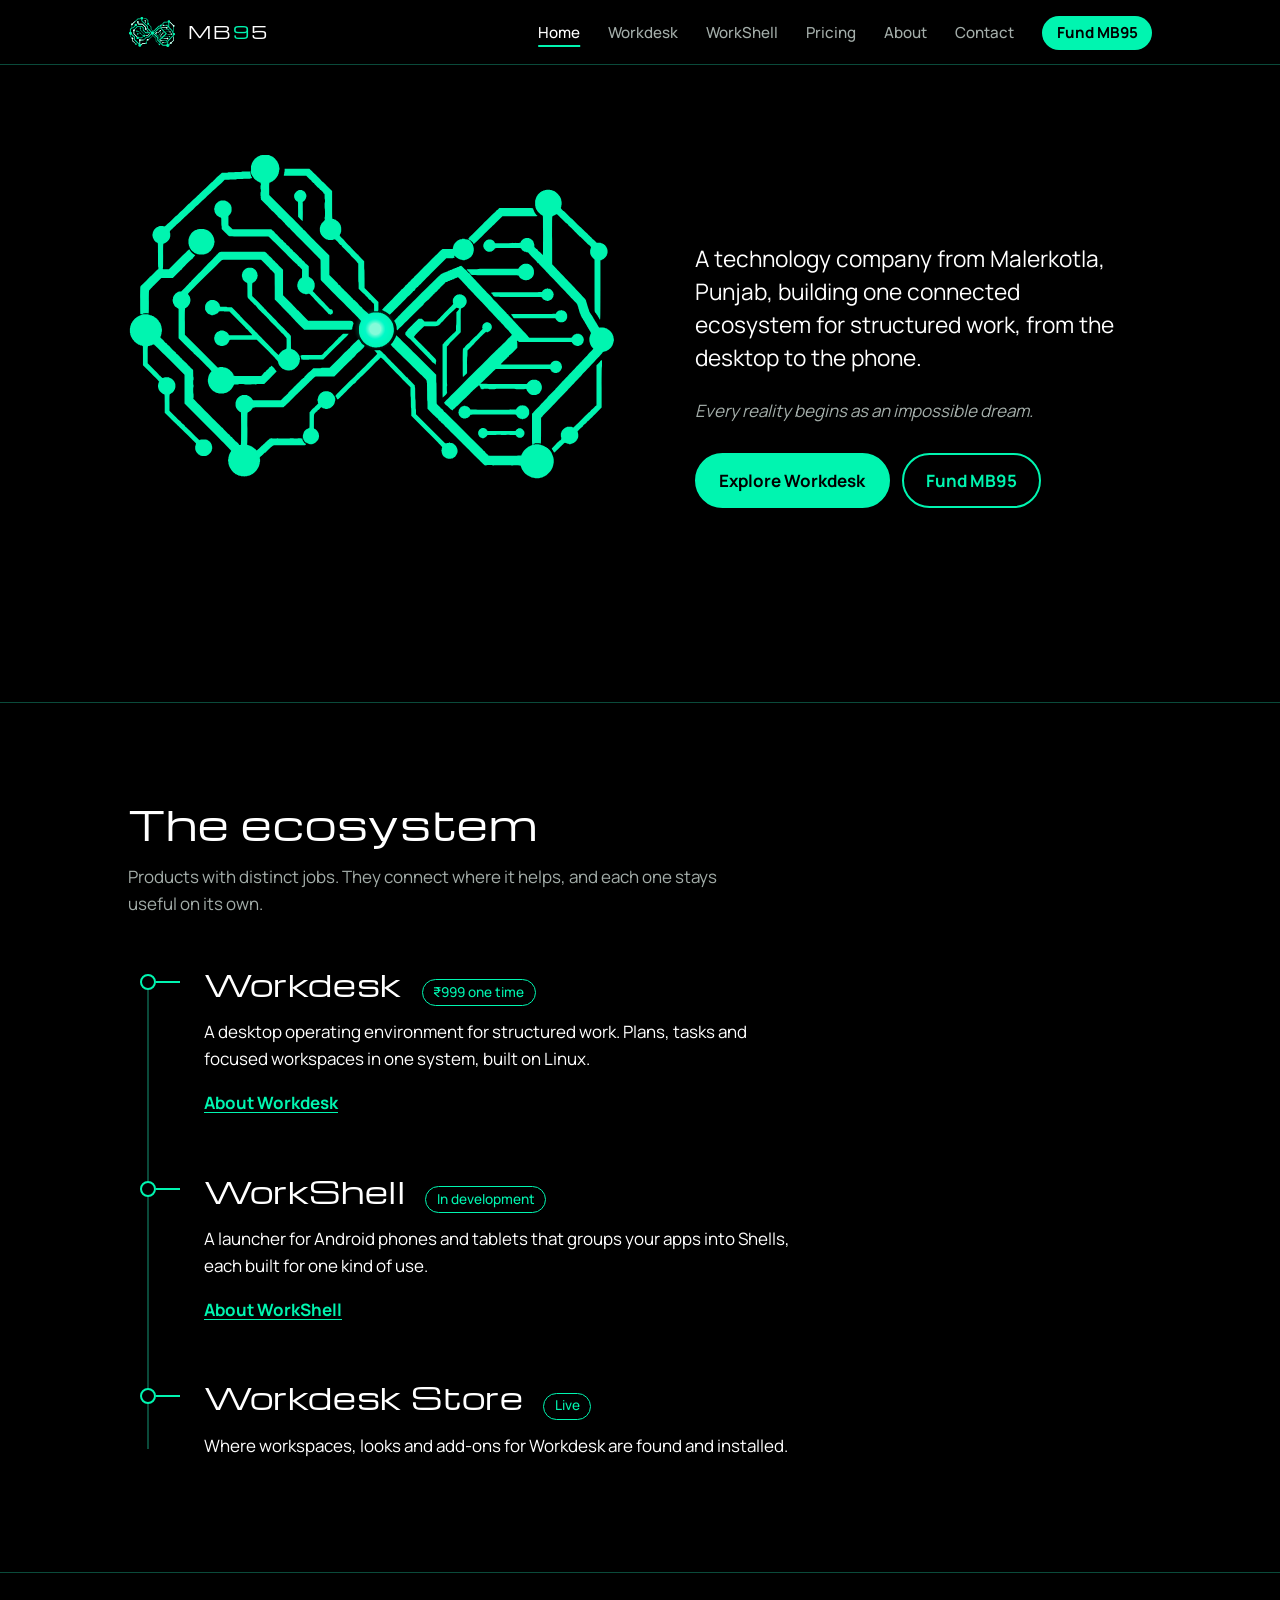
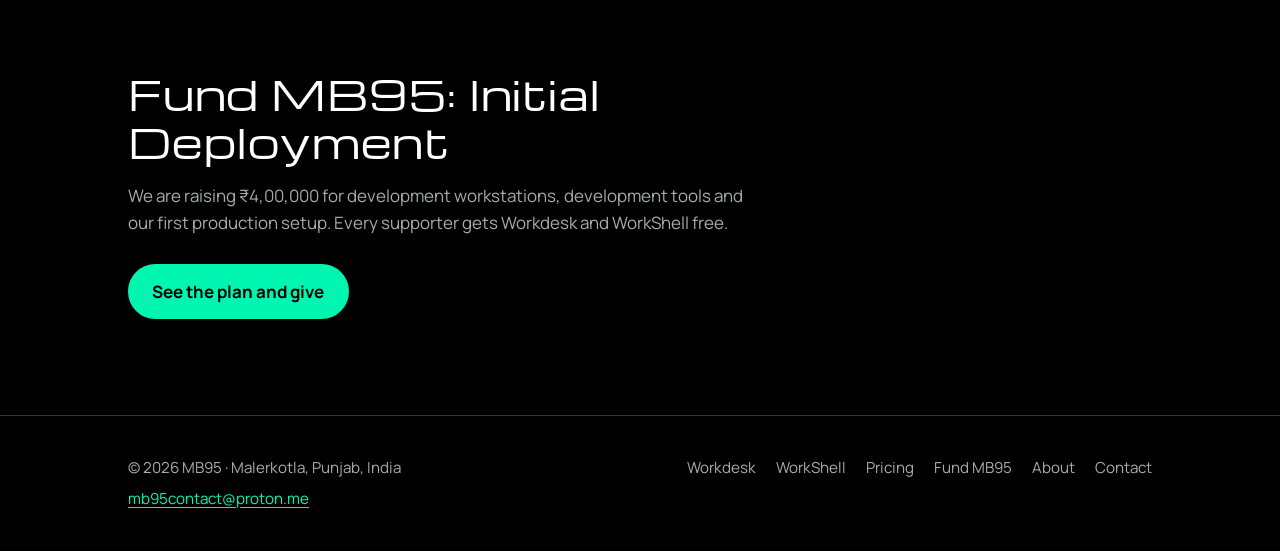
==== commit f0c7a169: "Workdesk is a paid one-time purchase: Rs 999 per PC No free download. Pricing, Workdesk, Home and Co" ====
--- a/index.html
+++ b/index.html
@@ -64,7 +64,7 @@
         </div>
         <ul class="bus">
           <li class="product">
-            <div class="product-top"><h3><a href="workdesk.html">Workdesk</a></h3><span class="status">Free download</span></div>
+            <div class="product-top"><h3><a href="workdesk.html">Workdesk</a></h3><span class="status">₹999 one time</span></div>
             <p>A desktop operating environment for structured work. Plans, tasks and focused workspaces in one system, built on Linux.</p>
             <a class="more" href="workdesk.html">About Workdesk</a>
           </li>
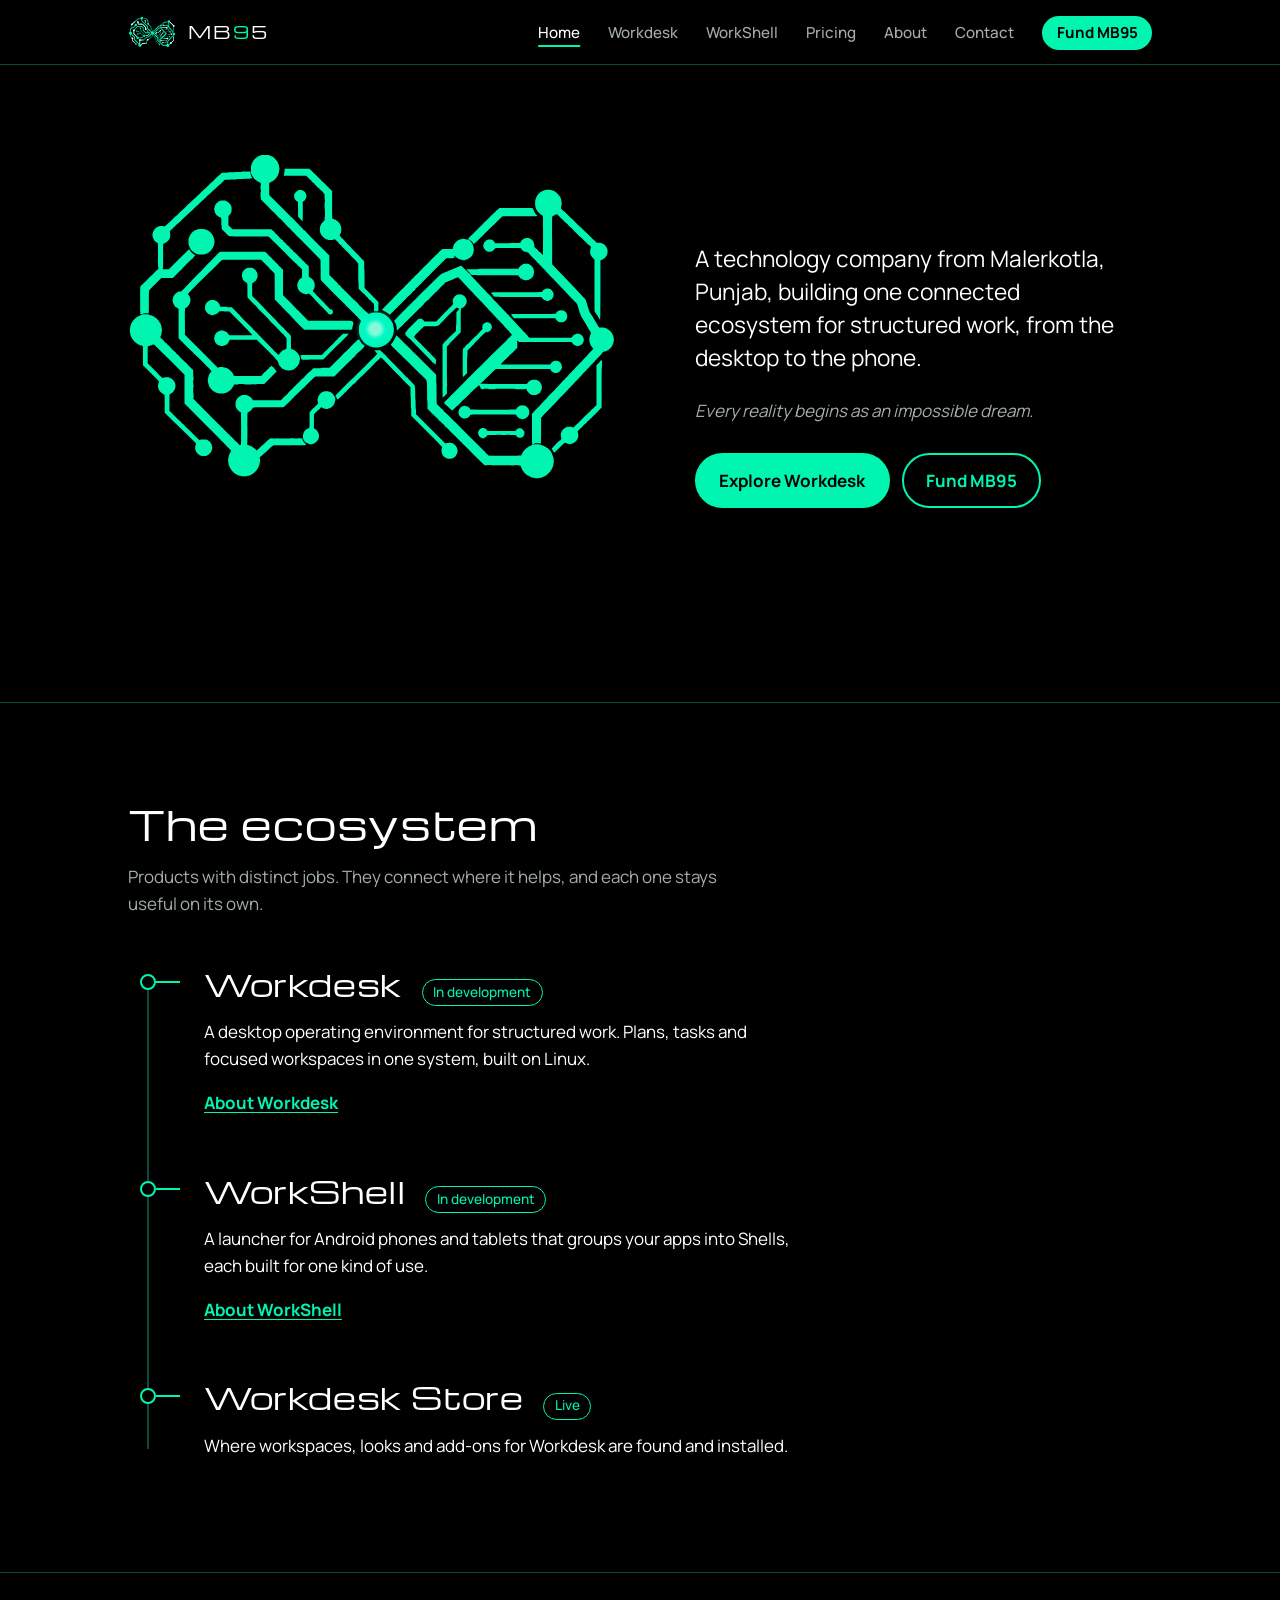
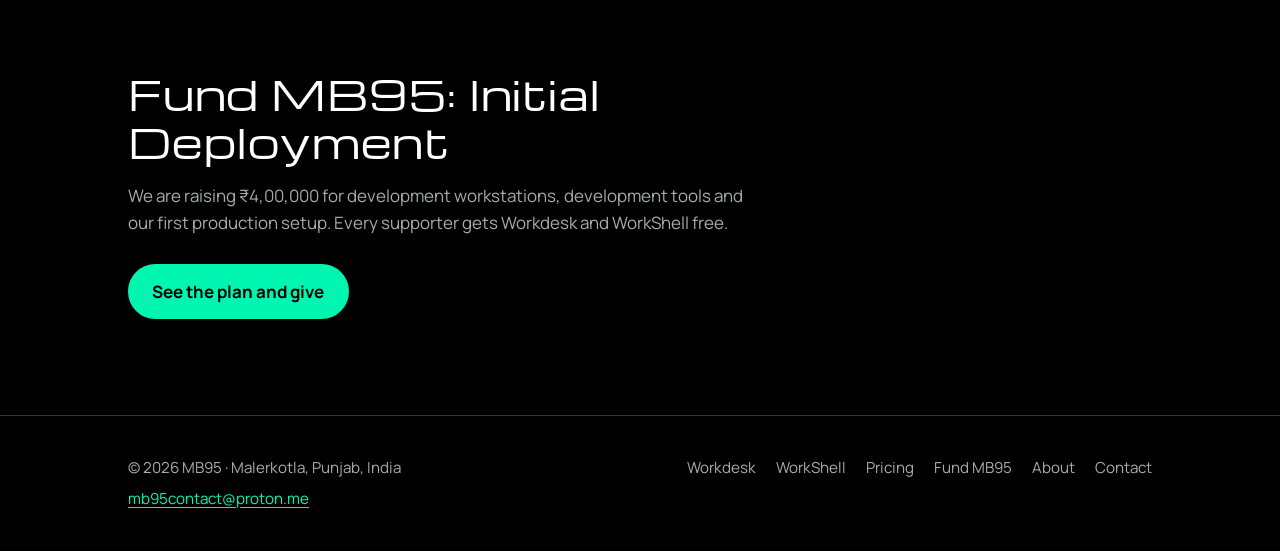
==== commit 18975393: "Workdesk: mark as in development Status 'In development' on Home and Workdesk pages, release-update " ====
--- a/index.html
+++ b/index.html
@@ -64,7 +64,7 @@
         </div>
         <ul class="bus">
           <li class="product">
-            <div class="product-top"><h3><a href="workdesk.html">Workdesk</a></h3><span class="status">₹999 one time</span></div>
+            <div class="product-top"><h3><a href="workdesk.html">Workdesk</a></h3><span class="status">In development</span></div>
             <p>A desktop operating environment for structured work. Plans, tasks and focused workspaces in one system, built on Linux.</p>
             <a class="more" href="workdesk.html">About Workdesk</a>
           </li>
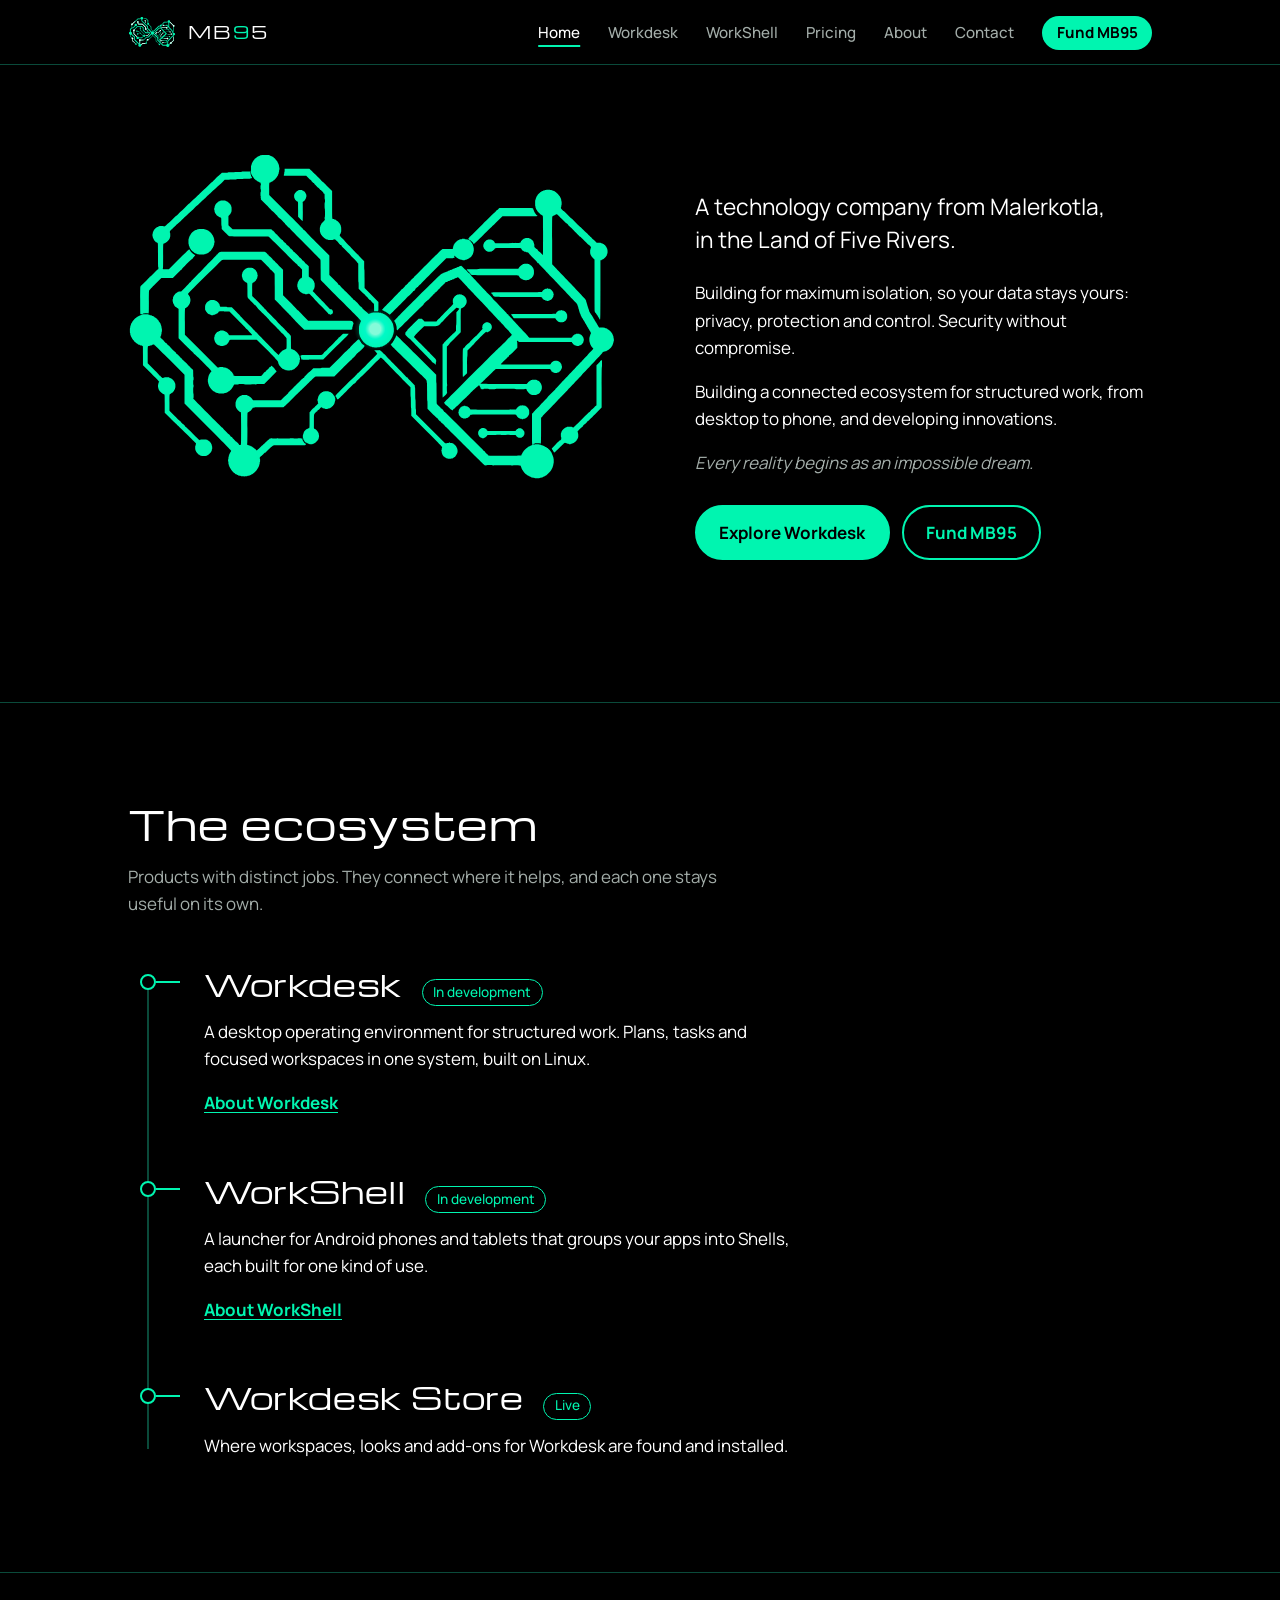
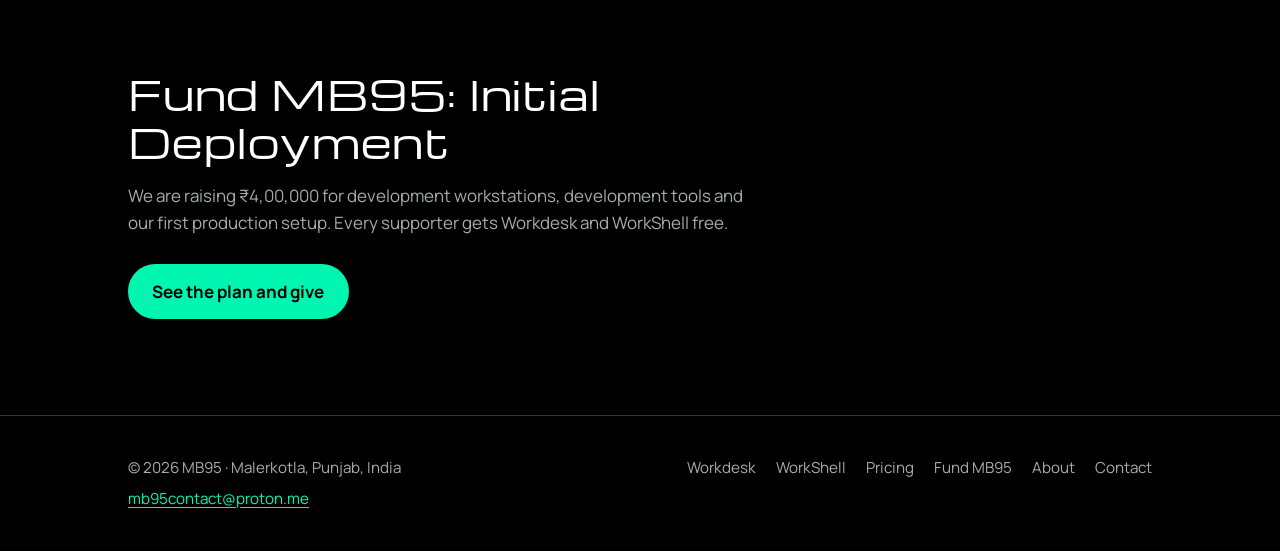
==== commit 36237fed: "Home: new introduction text Land of Five Rivers, isolation and data control, connected ecosystem." ====
--- a/index.html
+++ b/index.html
@@ -46,7 +46,9 @@
           <img src="assets/mb95-logo-animated.svg" alt="MB95" width="1271" height="1165" fetchpriority="high">
         </h1>
         <div class="hero-copy">
-          <p class="lede">A technology company from Malerkotla, Punjab, building one connected ecosystem for structured work, from the desktop to the phone.</p>
+          <p class="lede">A technology company from Malerkotla, in the Land of Five Rivers.</p>
+          <p>Building for maximum isolation, so your data stays yours: privacy, protection and control. Security without compromise.</p>
+          <p>Building a connected ecosystem for structured work, from desktop to phone, and developing innovations.</p>
           <p class="motto">Every reality begins as an impossible dream.</p>
           <div class="actions">
             <a class="btn" href="workdesk.html">Explore Workdesk</a>
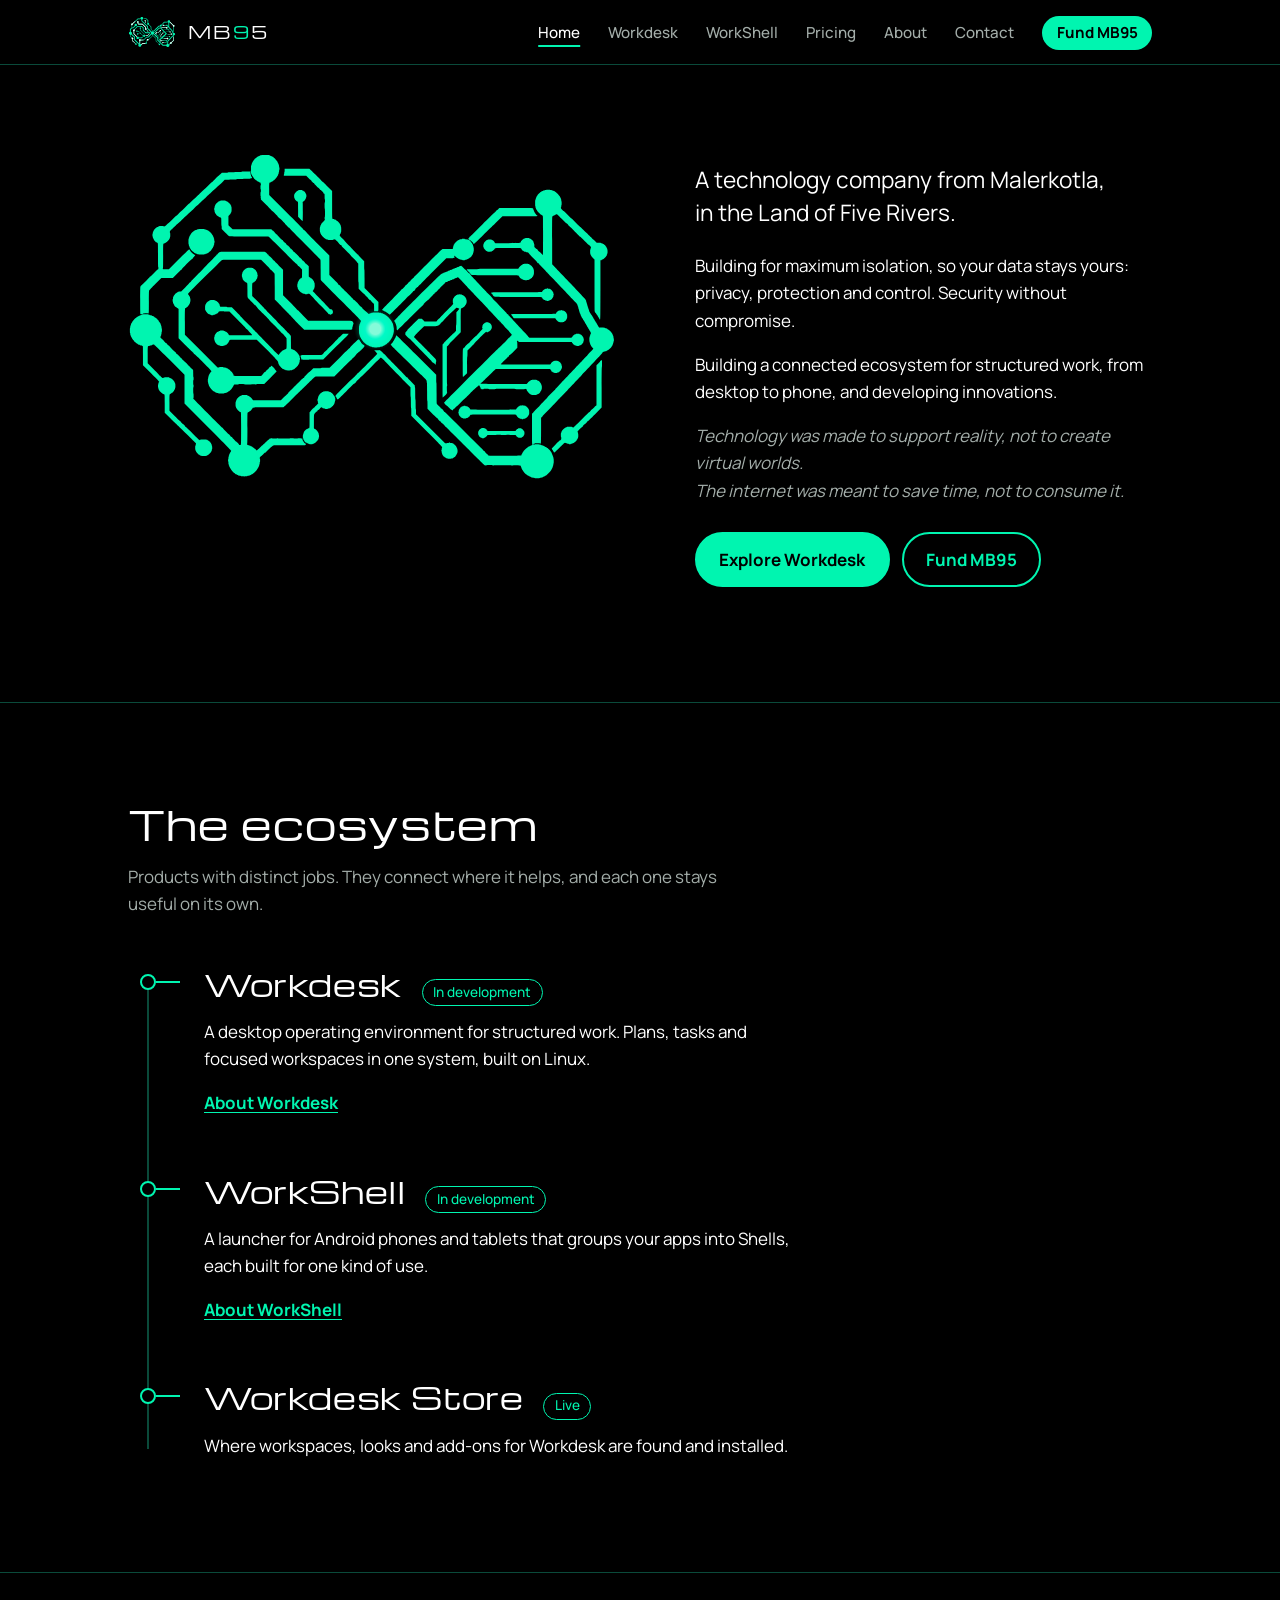
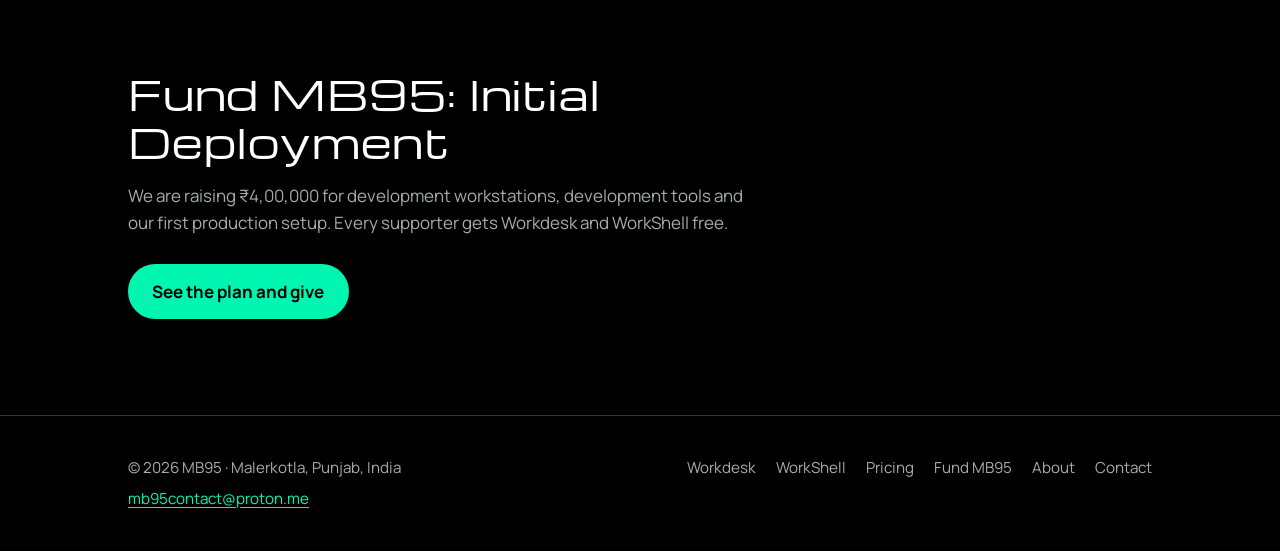
==== commit b45c358f: "Home: new motto" ====
--- a/index.html
+++ b/index.html
@@ -49,7 +49,7 @@
           <p class="lede">A technology company from Malerkotla, in the Land of Five Rivers.</p>
           <p>Building for maximum isolation, so your data stays yours: privacy, protection and control. Security without compromise.</p>
           <p>Building a connected ecosystem for structured work, from desktop to phone, and developing innovations.</p>
-          <p class="motto">Every reality begins as an impossible dream.</p>
+          <p class="motto">Technology was made to support reality, not to create virtual worlds.<br>The internet was meant to save time, not to consume it.</p>
           <div class="actions">
             <a class="btn" href="workdesk.html">Explore Workdesk</a>
             <a class="btn ghost" href="fund.html">Fund MB95</a>
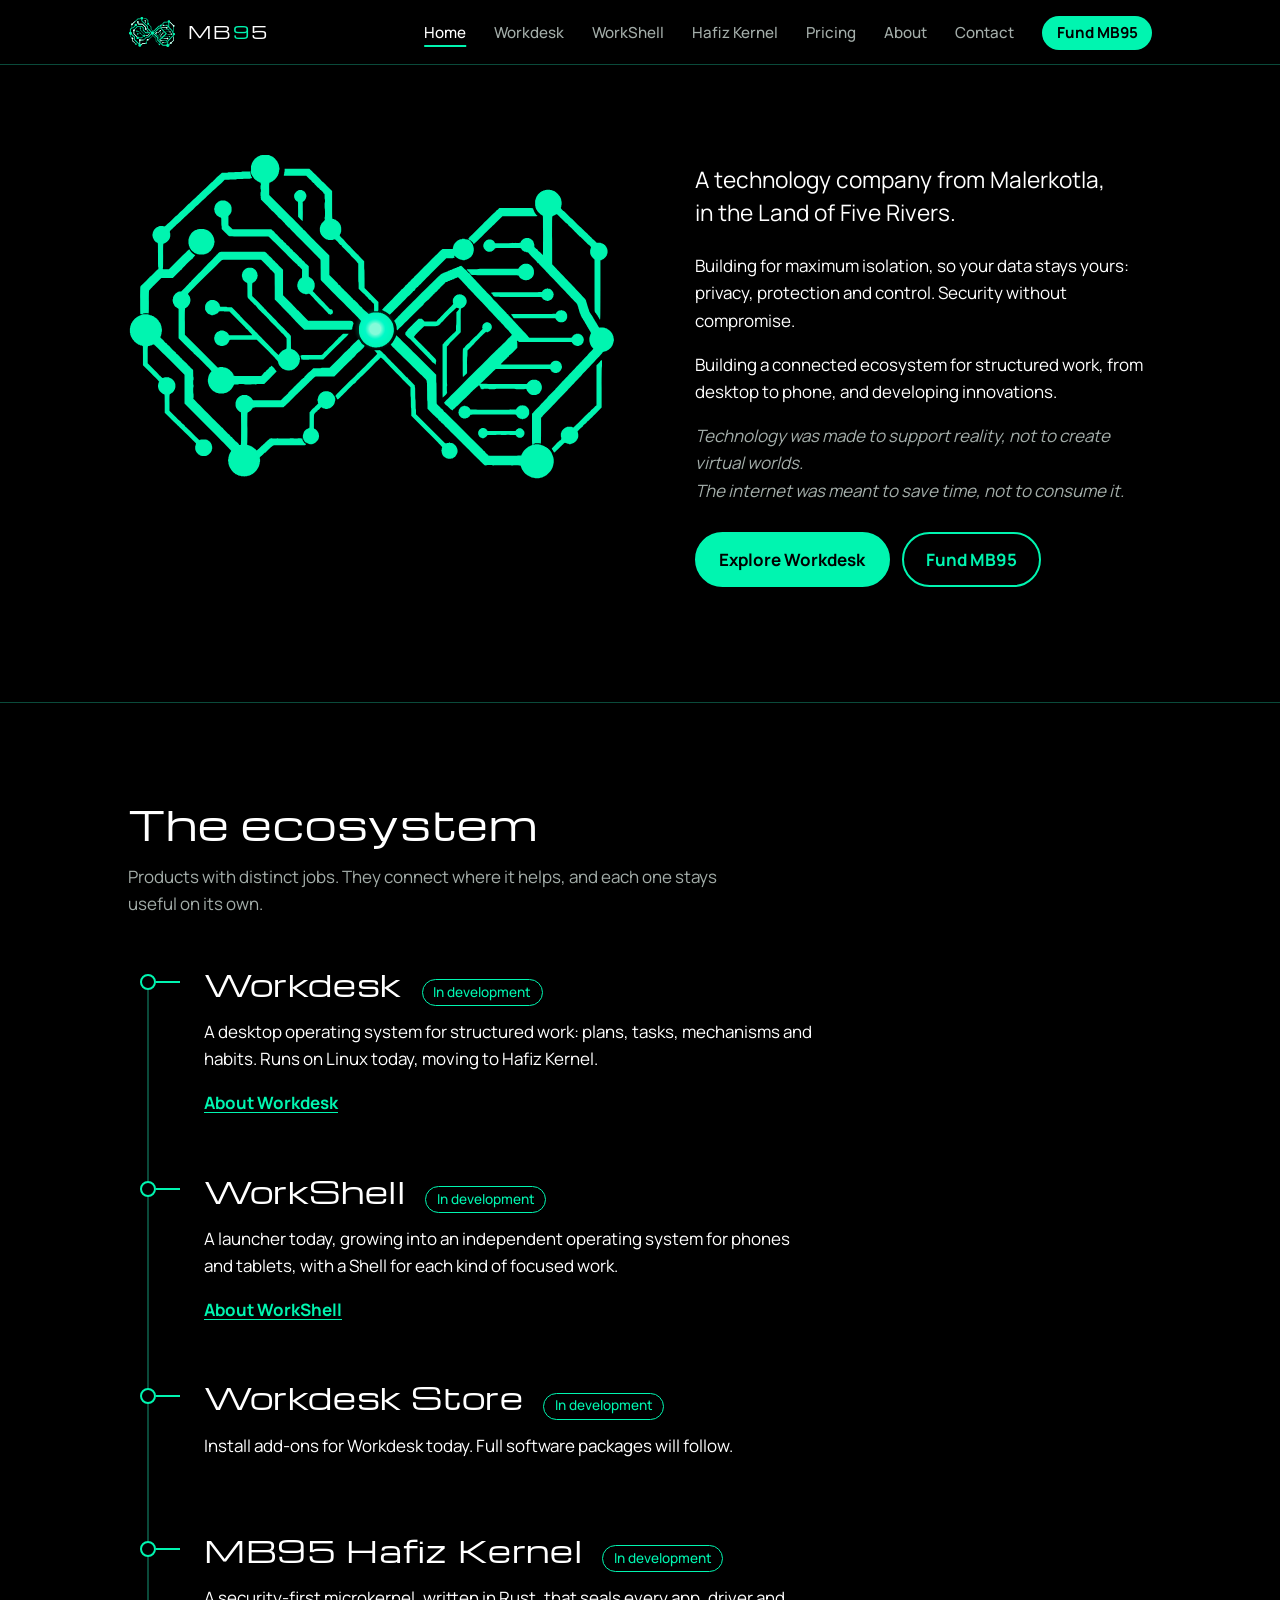
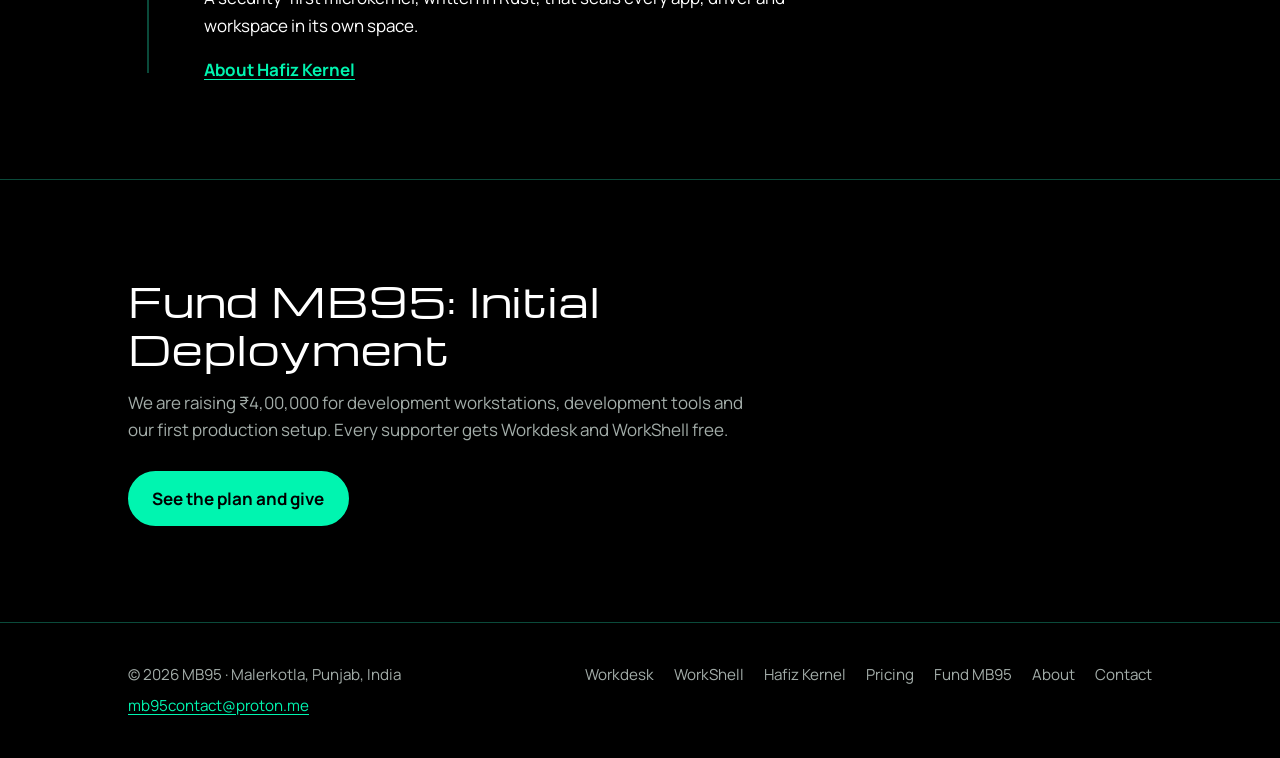
==== commit 7ba3fc55: "Add MB95 Hafiz Kernel; update product descriptions New Hafiz Kernel page (security-first Rust microk" ====
--- a/index.html
+++ b/index.html
@@ -30,6 +30,7 @@
           <li><a href="index.html" aria-current="page">Home</a></li>
           <li><a href="workdesk.html">Workdesk</a></li>
           <li><a href="workshell.html">WorkShell</a></li>
+          <li><a href="hafiz.html">Hafiz Kernel</a></li>
           <li><a href="pricing.html">Pricing</a></li>
           <li><a href="about.html">About</a></li>
           <li><a href="contact.html">Contact</a></li>
@@ -67,17 +68,22 @@
         <ul class="bus">
           <li class="product">
             <div class="product-top"><h3><a href="workdesk.html">Workdesk</a></h3><span class="status">In development</span></div>
-            <p>A desktop operating environment for structured work. Plans, tasks and focused workspaces in one system, built on Linux.</p>
+            <p>A desktop operating system for structured work: plans, tasks, mechanisms and habits. Runs on Linux today, moving to Hafiz Kernel.</p>
             <a class="more" href="workdesk.html">About Workdesk</a>
           </li>
           <li class="product">
             <div class="product-top"><h3><a href="workshell.html">WorkShell</a></h3><span class="status">In development</span></div>
-            <p>A launcher for Android phones and tablets that groups your apps into Shells, each built for one kind of use.</p>
+            <p>A launcher today, growing into an independent operating system for phones and tablets, with a Shell for each kind of focused work.</p>
             <a class="more" href="workshell.html">About WorkShell</a>
           </li>
           <li class="product">
-            <div class="product-top"><h3>Workdesk Store</h3><span class="status">Live</span></div>
-            <p>Where workspaces, looks and add-ons for Workdesk are found and installed.</p>
+            <div class="product-top"><h3>Workdesk Store</h3><span class="status">In development</span></div>
+            <p>Install add-ons for Workdesk today. Full software packages will follow.</p>
+          </li>
+          <li class="product">
+            <div class="product-top"><h3><a href="hafiz.html">MB95 Hafiz Kernel</a></h3><span class="status">In development</span></div>
+            <p>A security-first microkernel, written in Rust, that seals every app, driver and workspace in its own space.</p>
+            <a class="more" href="hafiz.html">About Hafiz Kernel</a>
           </li>
         </ul>
       </div>
@@ -104,6 +110,7 @@
       <ul class="footer-links">
         <li><a href="workdesk.html">Workdesk</a></li>
         <li><a href="workshell.html">WorkShell</a></li>
+        <li><a href="hafiz.html">Hafiz Kernel</a></li>
         <li><a href="pricing.html">Pricing</a></li>
         <li><a href="fund.html">Fund MB95</a></li>
         <li><a href="about.html">About</a></li>
--- a/styles.css
+++ b/styles.css
@@ -86,7 +86,7 @@
   font: inherit; font-weight: 500; padding: .35rem .8rem; border-radius: 6px; cursor: pointer;
 }
 
-@media (max-width: 52rem) {
+@media (max-width: 60rem) {
   .menu-toggle { display: inline-block; }
   .site-nav { position: absolute; left: 0; right: 0; top: 100%; background: var(--black); border-bottom: 1px solid var(--mint-deep); display: none; }
   .site-nav.open { display: block; }
@@ -272,3 +272,12 @@
 @media (max-width: 40rem) { :root { --bus: 1.5rem; } .product { padding-left: calc(var(--bus) + 1rem); } .product::after { width: 1rem; } .product h3, .product p, .product .more { padding-left: .25rem; } }
 @media (prefers-reduced-motion: reduce) { html { scroll-behavior: auto; } .meter-fill { transition: none; } }
 button.btn { font: inherit; font-weight: 700; cursor: pointer; }
+
+/* Hafiz Kernel illustration: sealed cells on a microkernel */
+.cells { display: grid; grid-template-columns: repeat(3, 1fr); gap: .75rem; border: 1px solid var(--mint-deep); border-radius: 10px; padding: 1rem; background: radial-gradient(120% 80% at 50% 100%, var(--mint-dim), var(--black) 65%); }
+.cell { border: 1.5px solid var(--mint); border-radius: 8px; padding: .9rem .7rem; text-align: center; background: rgba(0,0,0,.6); }
+.cell b { display: block; font-family: var(--display); font-weight: 400; font-size: .85rem; letter-spacing: .04em; }
+.cell span { color: var(--mint); font-size: .8rem; }
+.cell.ask { border-style: dashed; border-color: var(--fog); }
+.cell.ask span { color: var(--fog); }
+.core { grid-column: 1 / -1; text-align: center; background: var(--mint); color: var(--black); font-family: var(--display); font-size: .9rem; letter-spacing: .06em; padding: .8rem; border-radius: 8px; }
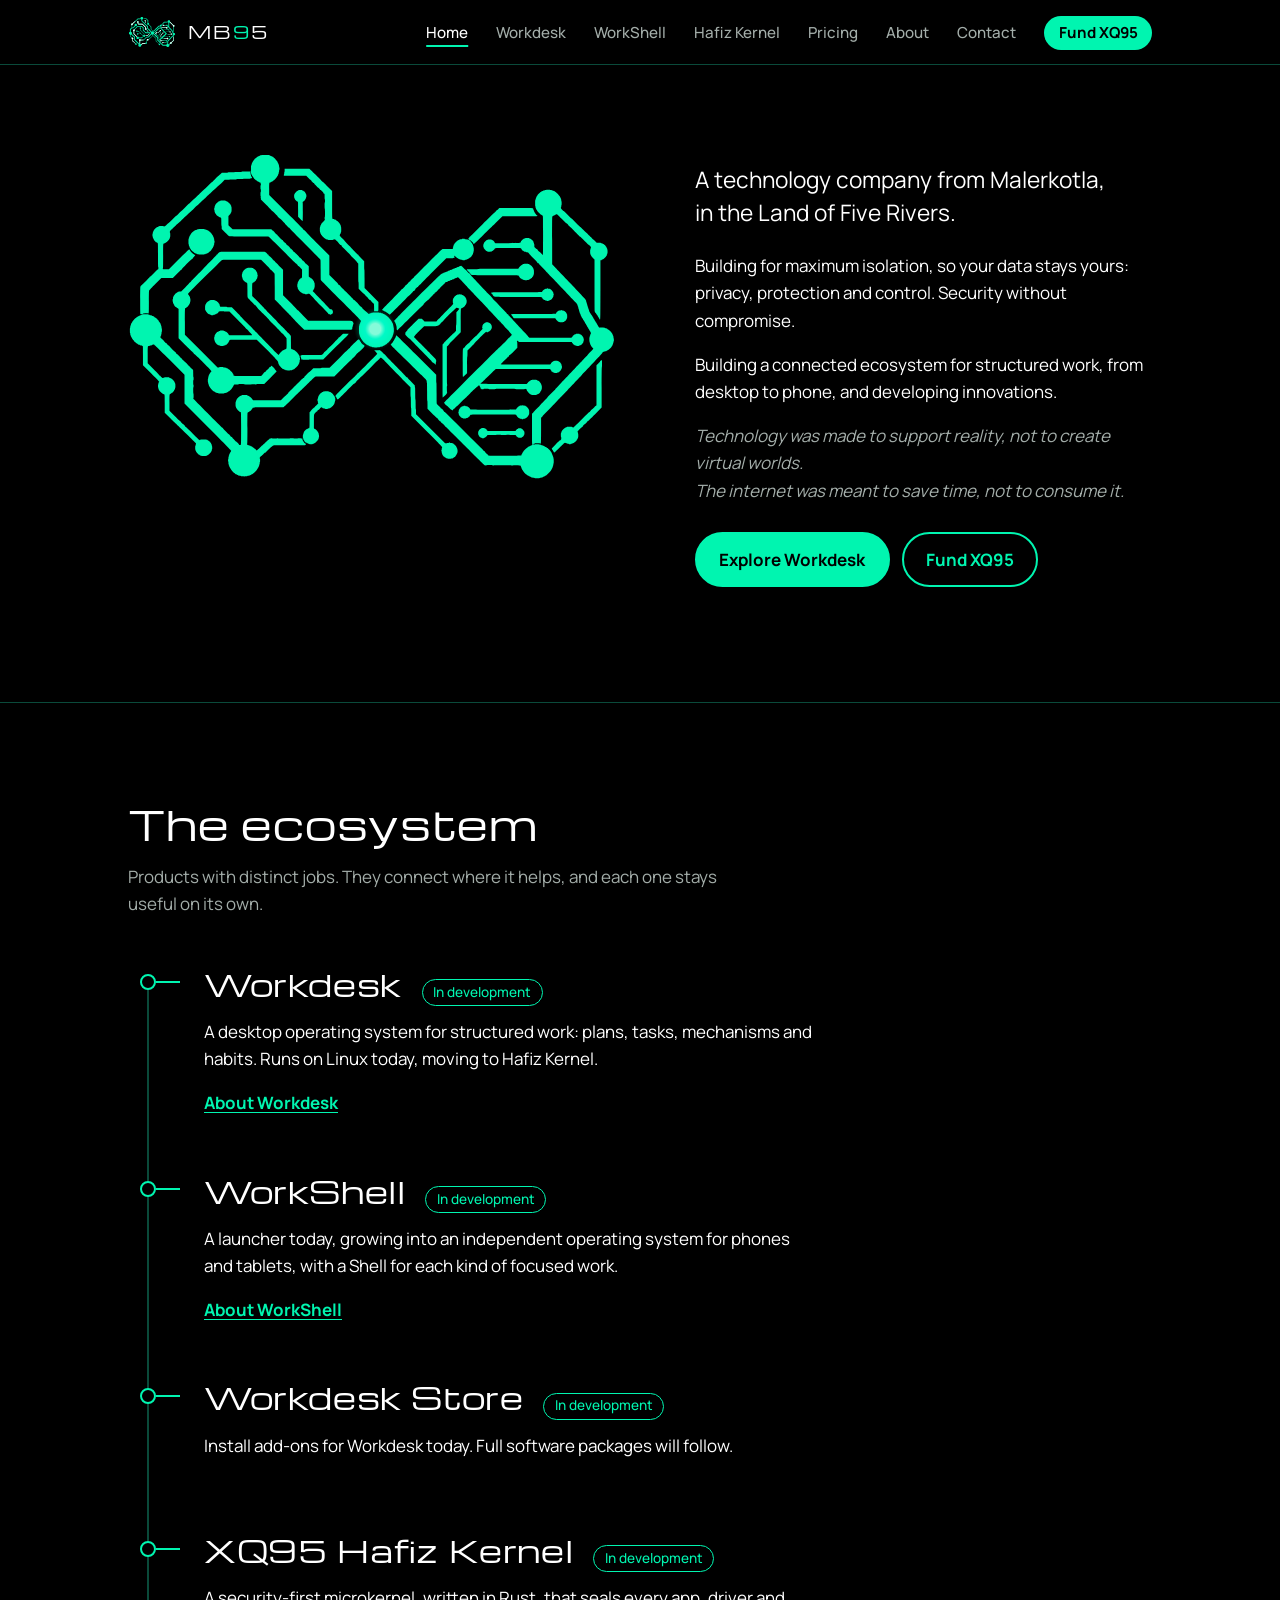
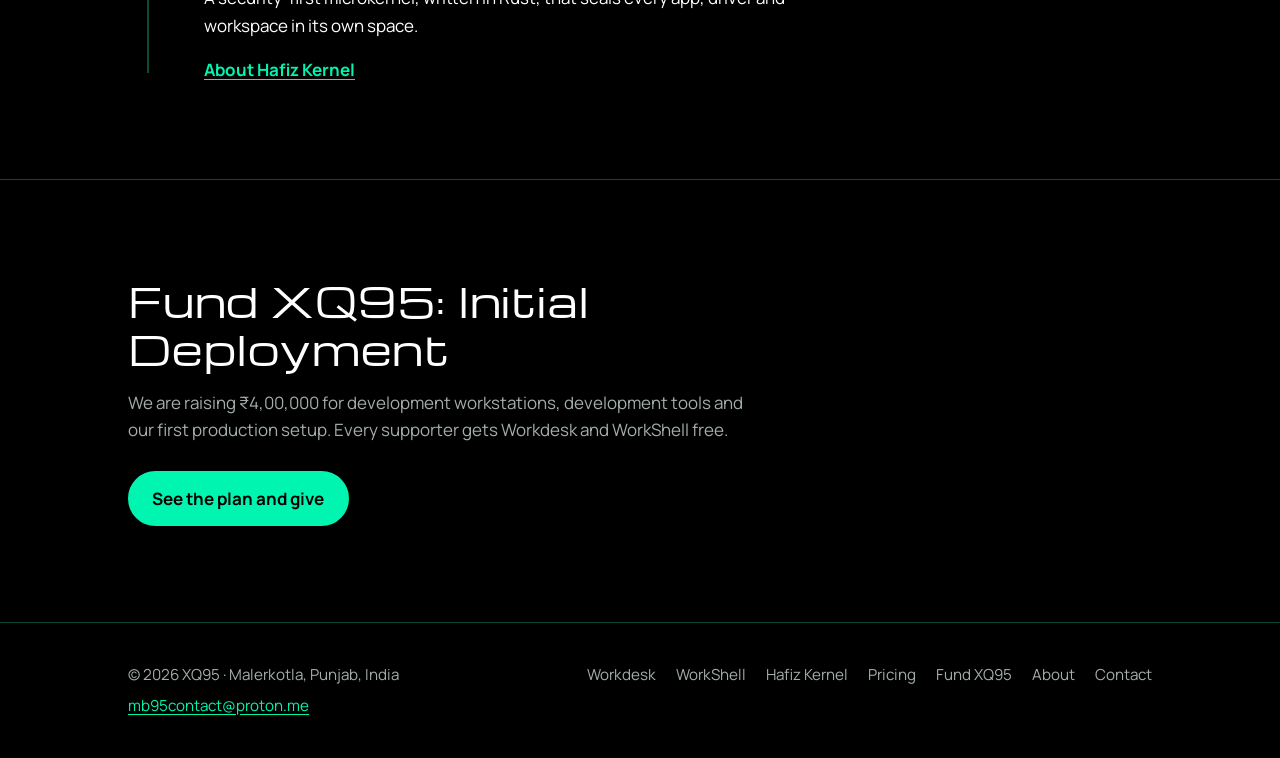
==== commit 75eee4cb: "Rename MB95 to XQ95 Same logo with the letters changed to XQ95; new social preview image. Contact ad" ====
--- a/index.html
+++ b/index.html
@@ -3,13 +3,13 @@
 <head>
   <meta charset="utf-8">
   <meta name="viewport" content="width=device-width, initial-scale=1">
-  <title>MB95: technology for structured work</title>
-  <meta name="description" content="MB95 is a technology company from Malerkotla, Punjab, building Workdesk and WorkShell: an ecosystem for structured work.">
+  <title>XQ95: technology for structured work</title>
+  <meta name="description" content="XQ95 is a technology company from Malerkotla, Punjab, building Workdesk and WorkShell: an ecosystem for structured work.">
   <meta name="theme-color" content="#000000">
   <link rel="icon" href="assets/icon-32.png" type="image/png" sizes="32x32">
   <link rel="apple-touch-icon" href="assets/icon-180.png">
-  <meta property="og:title" content="MB95: technology for structured work">
-  <meta property="og:description" content="MB95 is a technology company from Malerkotla, Punjab, building Workdesk and WorkShell: an ecosystem for structured work.">
+  <meta property="og:title" content="XQ95: technology for structured work">
+  <meta property="og:description" content="XQ95 is a technology company from Malerkotla, Punjab, building Workdesk and WorkShell: an ecosystem for structured work.">
   <meta property="og:image" content="assets/og.jpg">
   <link rel="preconnect" href="https://fonts.googleapis.com">
   <link rel="preconnect" href="https://fonts.gstatic.com" crossorigin>
@@ -20,8 +20,8 @@
   <a class="skip" href="#main">Skip to content</a>
   <header class="site-header">
     <div class="wrap">
-      <a class="brand" href="index.html" aria-label="MB95 home">
-        <img src="assets/mb95-mark.svg" alt="" width="48" height="33">
+      <a class="brand" href="index.html" aria-label="XQ95 home">
+        <img src="assets/xq95-mark.svg" alt="" width="48" height="33">
         <span>MB<span class="nine">9</span>5</span>
       </a>
       <button class="menu-toggle" aria-expanded="false" aria-controls="site-nav">Menu</button>
@@ -34,7 +34,7 @@
           <li><a href="pricing.html">Pricing</a></li>
           <li><a href="about.html">About</a></li>
           <li><a href="contact.html">Contact</a></li>
-          <li><a class="nav-fund" href="fund.html">Fund MB95</a></li>
+          <li><a class="nav-fund" href="fund.html">Fund XQ95</a></li>
         </ul>
       </nav>
     </div>
@@ -44,7 +44,7 @@
     <section class="hero">
       <div class="wrap hero-grid">
         <h1 class="hero-logo">
-          <img src="assets/mb95-logo-animated.svg" alt="MB95" width="1271" height="1165" fetchpriority="high">
+          <img src="assets/xq95-logo-animated.svg" alt="XQ95" width="1271" height="1165" fetchpriority="high">
         </h1>
         <div class="hero-copy">
           <p class="lede">A technology company from Malerkotla, in the Land of Five Rivers.</p>
@@ -53,7 +53,7 @@
           <p class="motto">Technology was made to support reality, not to create virtual worlds.<br>The internet was meant to save time, not to consume it.</p>
           <div class="actions">
             <a class="btn" href="workdesk.html">Explore Workdesk</a>
-            <a class="btn ghost" href="fund.html">Fund MB95</a>
+            <a class="btn ghost" href="fund.html">Fund XQ95</a>
           </div>
         </div>
       </div>
@@ -81,7 +81,7 @@
             <p>Install add-ons for Workdesk today. Full software packages will follow.</p>
           </li>
           <li class="product">
-            <div class="product-top"><h3><a href="hafiz.html">MB95 Hafiz Kernel</a></h3><span class="status">In development</span></div>
+            <div class="product-top"><h3><a href="hafiz.html">XQ95 Hafiz Kernel</a></h3><span class="status">In development</span></div>
             <p>A security-first microkernel, written in Rust, that seals every app, driver and workspace in its own space.</p>
             <a class="more" href="hafiz.html">About Hafiz Kernel</a>
           </li>
@@ -92,7 +92,7 @@
     <section class="section" aria-labelledby="fund-title">
       <div class="wrap">
         <div class="section-head" style="margin:0">
-          <h2 id="fund-title">Fund MB95: Initial Deployment</h2>
+          <h2 id="fund-title">Fund XQ95: Initial Deployment</h2>
           <p>We are raising ₹4,00,000 for development workstations, development tools and our first production setup. Every supporter gets Workdesk and WorkShell free.</p>
           <div class="actions"><a class="btn" href="fund.html">See the plan and give</a></div>
         </div>
@@ -104,7 +104,7 @@
   <footer class="site-footer">
     <div class="wrap footer-grid">
       <div>
-        <p style="margin:0 0 .4rem">© 2026 MB95 · Malerkotla, Punjab, India</p>
+        <p style="margin:0 0 .4rem">© 2026 XQ95 · Malerkotla, Punjab, India</p>
         <a href="mailto:mb95contact@proton.me">mb95contact@proton.me</a>
       </div>
       <ul class="footer-links">
@@ -112,7 +112,7 @@
         <li><a href="workshell.html">WorkShell</a></li>
         <li><a href="hafiz.html">Hafiz Kernel</a></li>
         <li><a href="pricing.html">Pricing</a></li>
-        <li><a href="fund.html">Fund MB95</a></li>
+        <li><a href="fund.html">Fund XQ95</a></li>
         <li><a href="about.html">About</a></li>
         <li><a href="contact.html">Contact</a></li>
       </ul>
--- a/styles.css
+++ b/styles.css
@@ -1,4 +1,4 @@
-/* MB95 site styles ------------------------------------------------------
+/* XQ95 site styles ------------------------------------------------------
    Brand: black, mint #00F5B0, white. Display type: Michroma (wide, squared,
    echoes the wordmark). Body: Manrope. */
 
